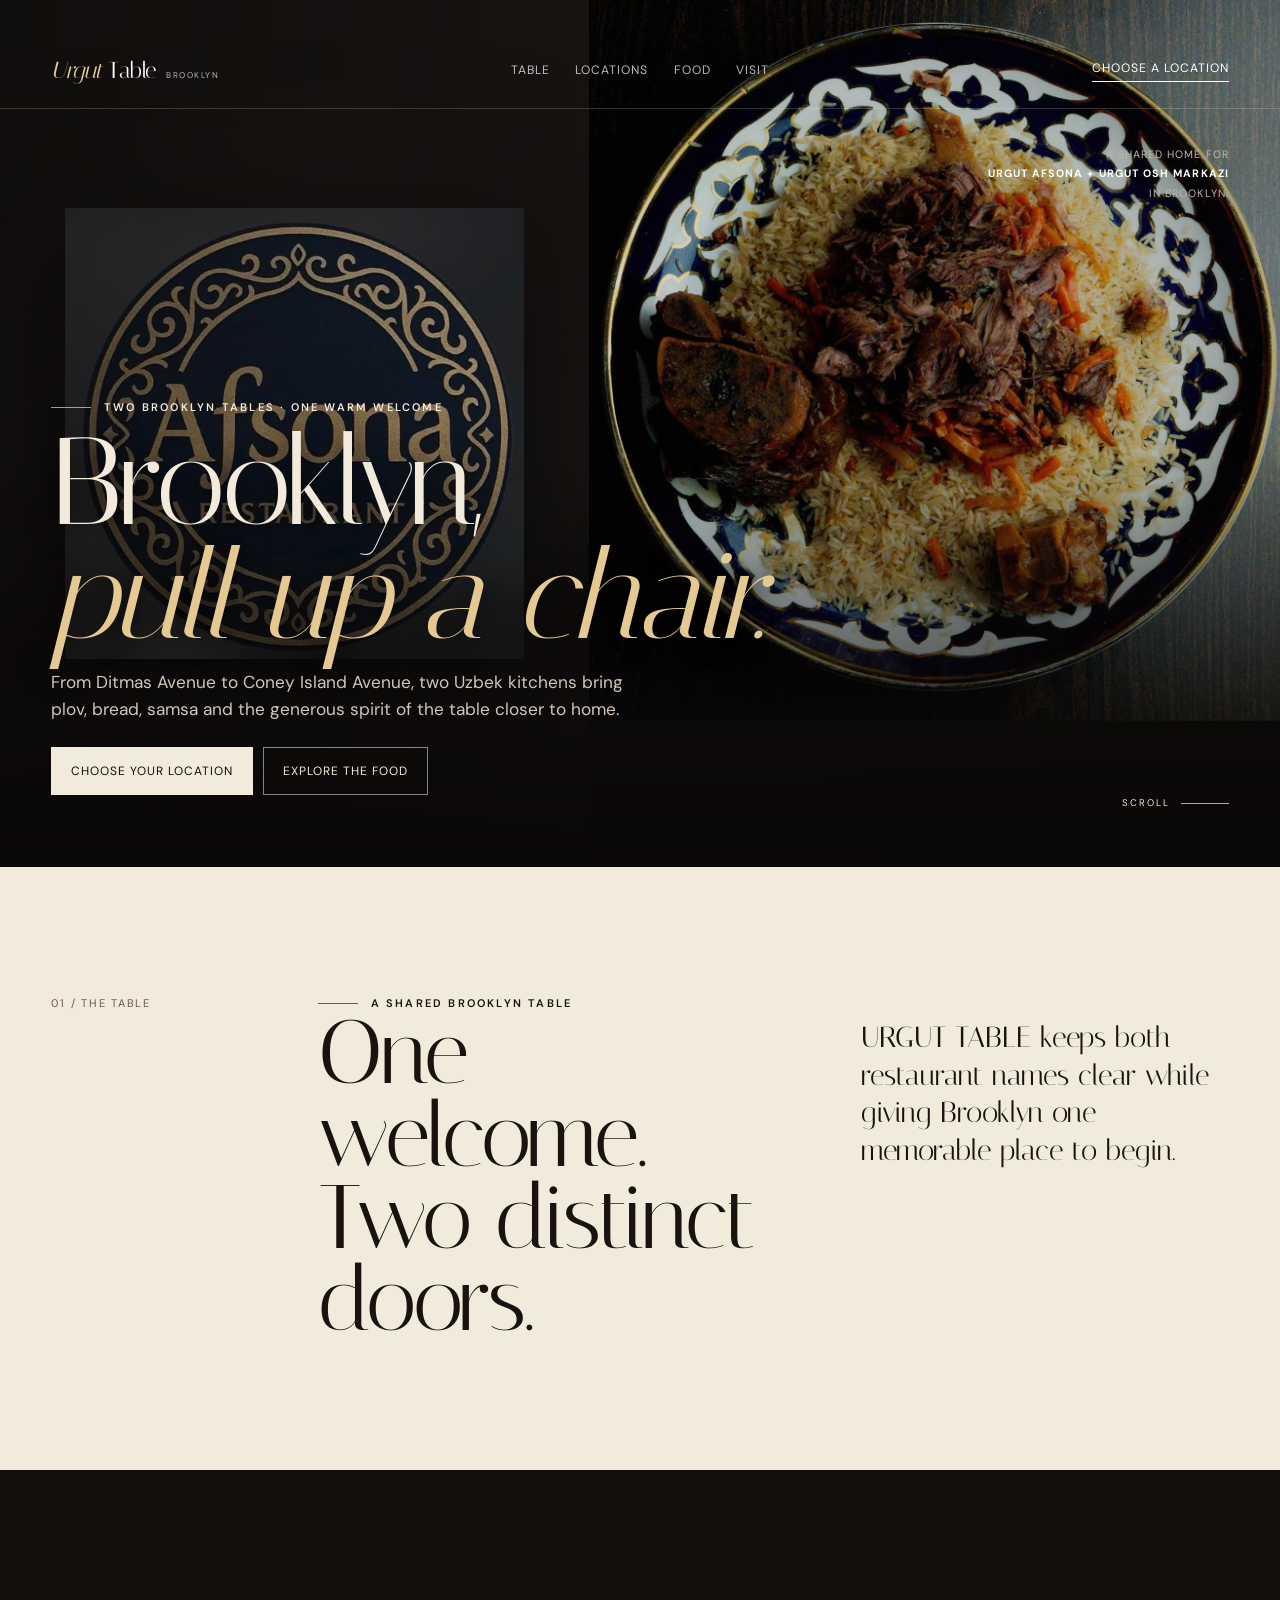
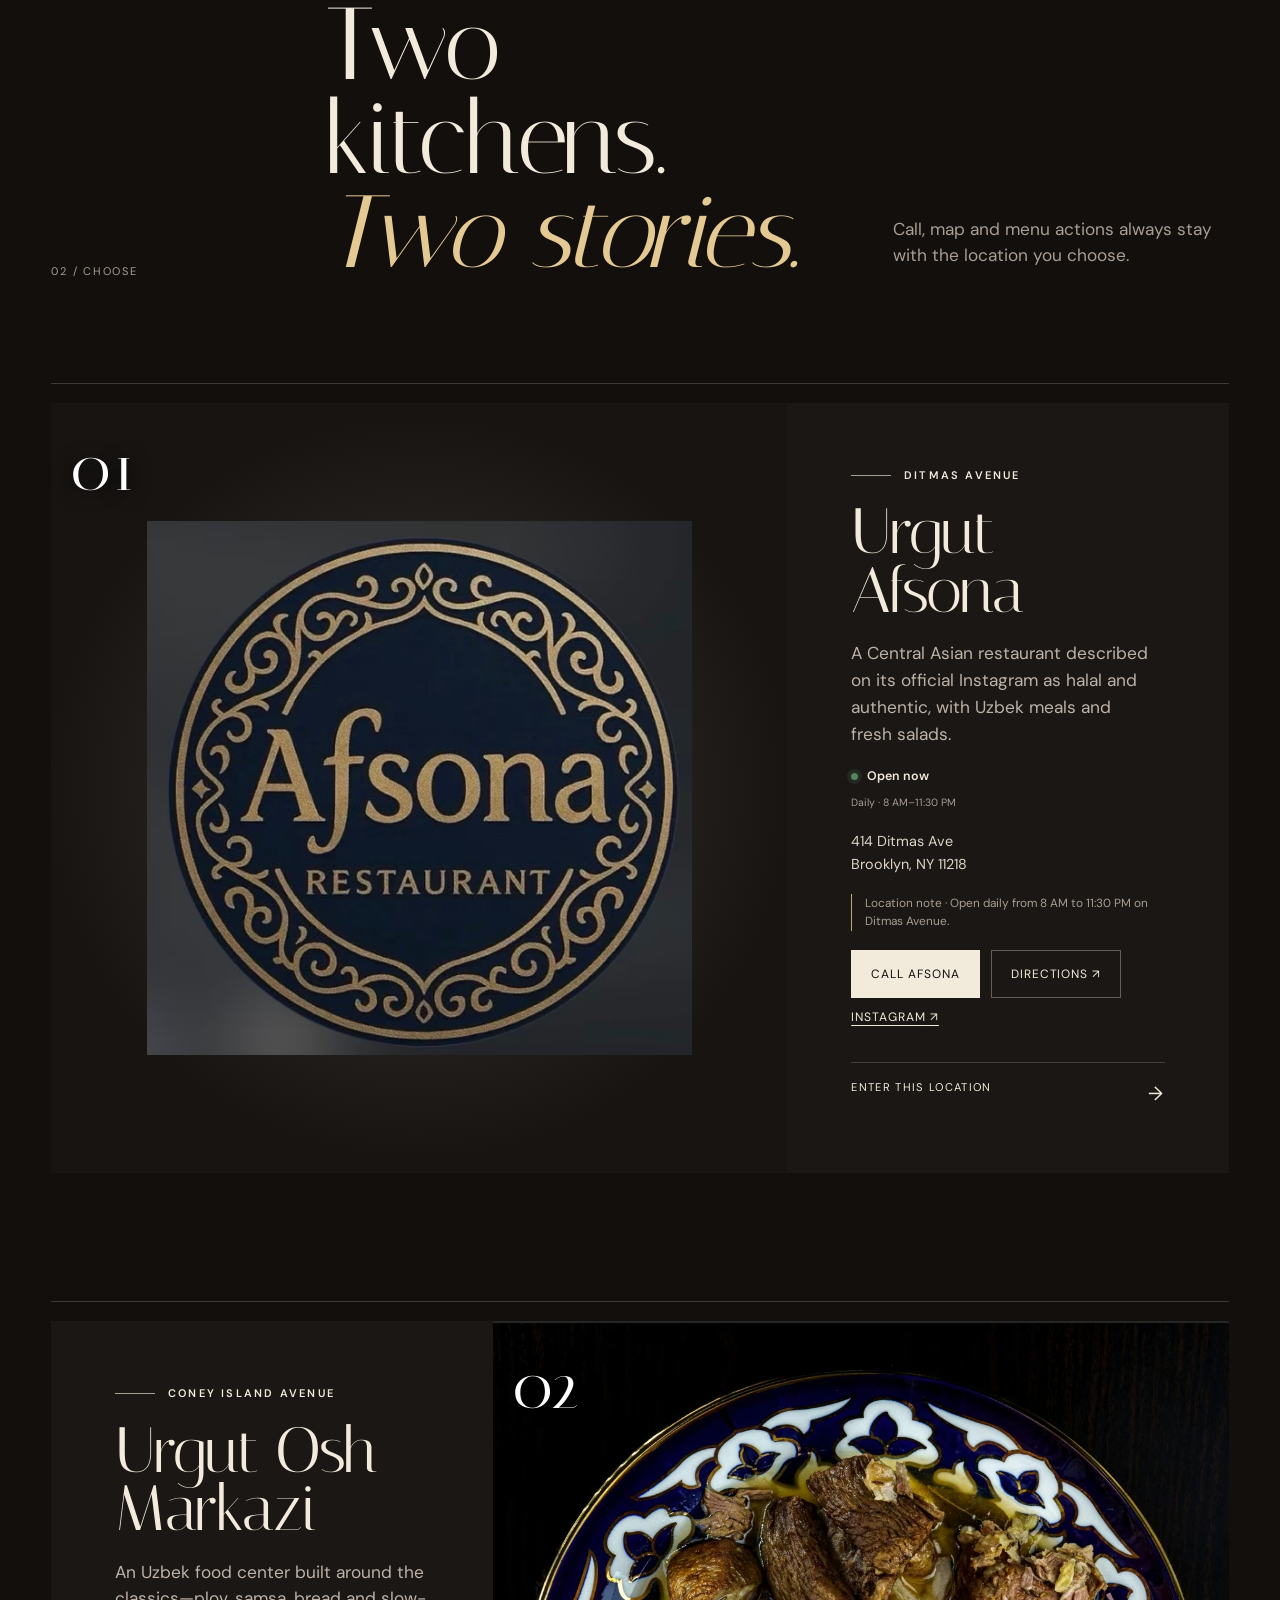
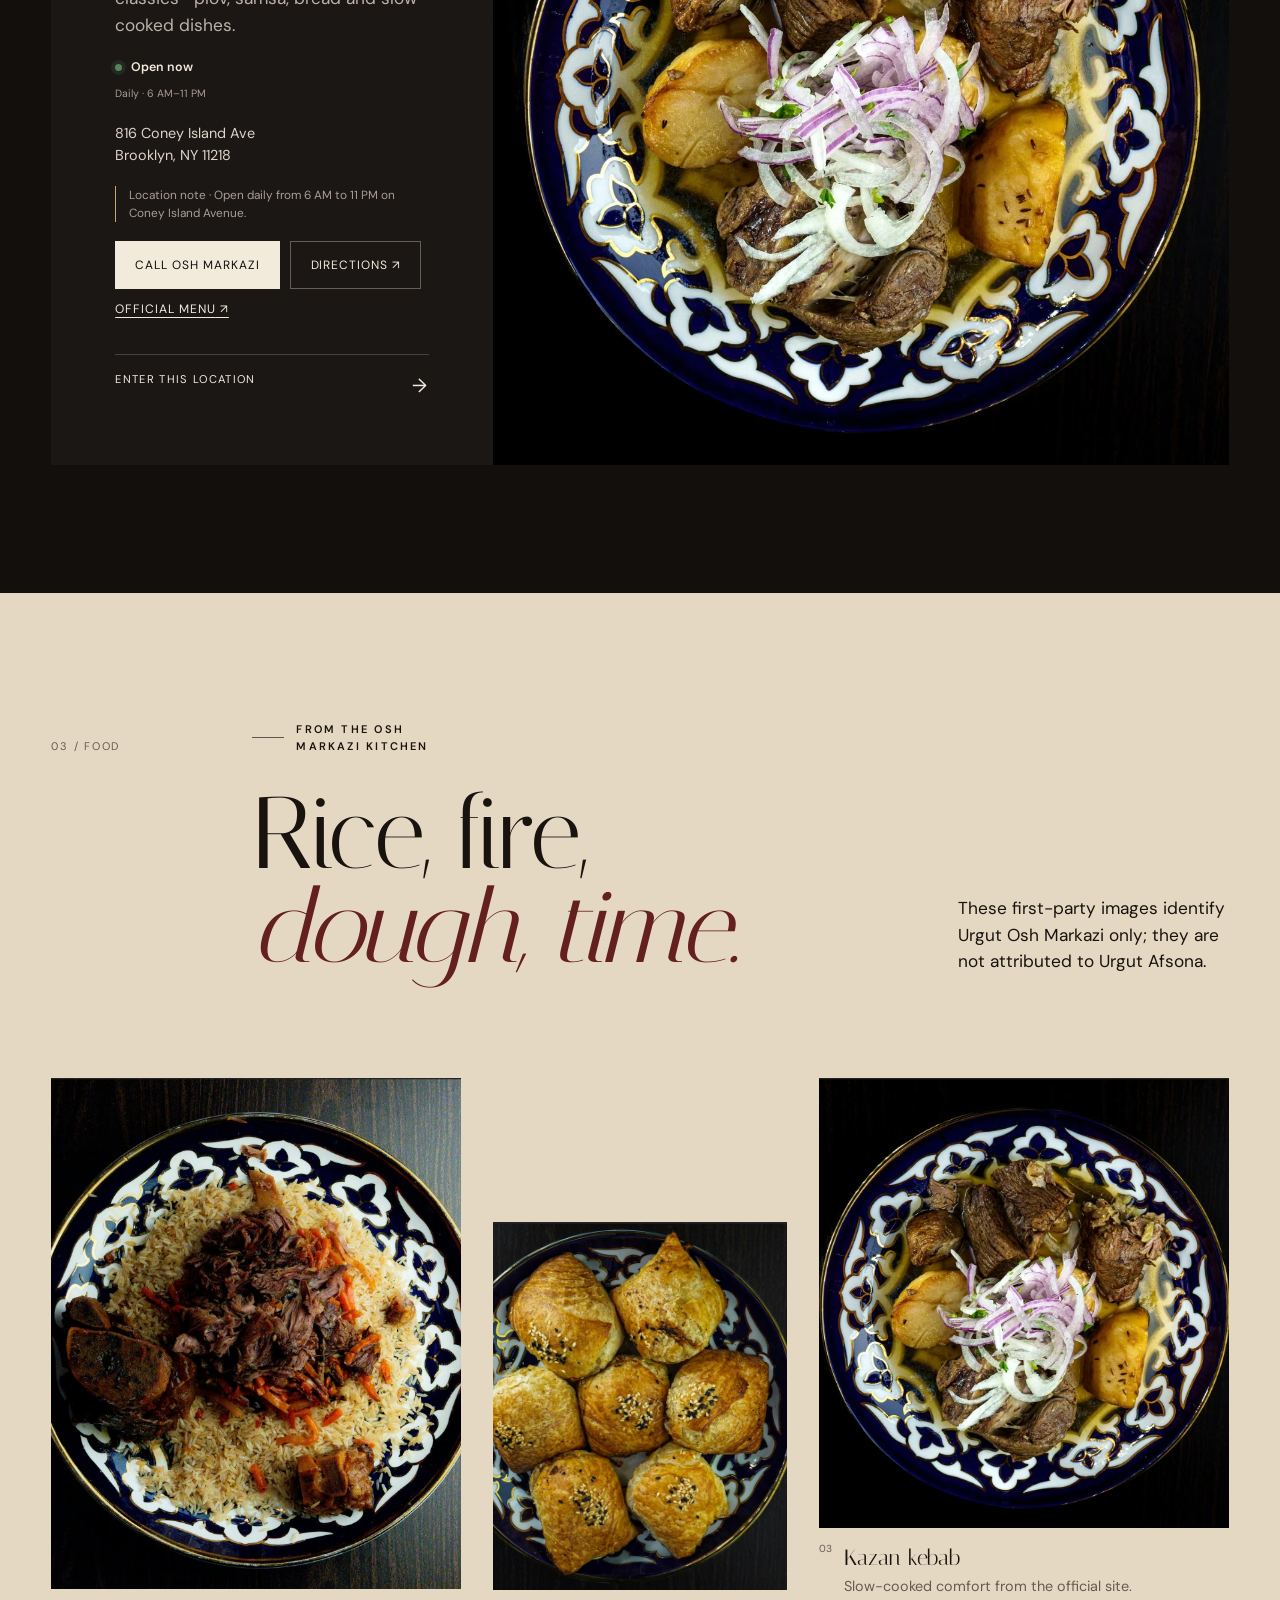
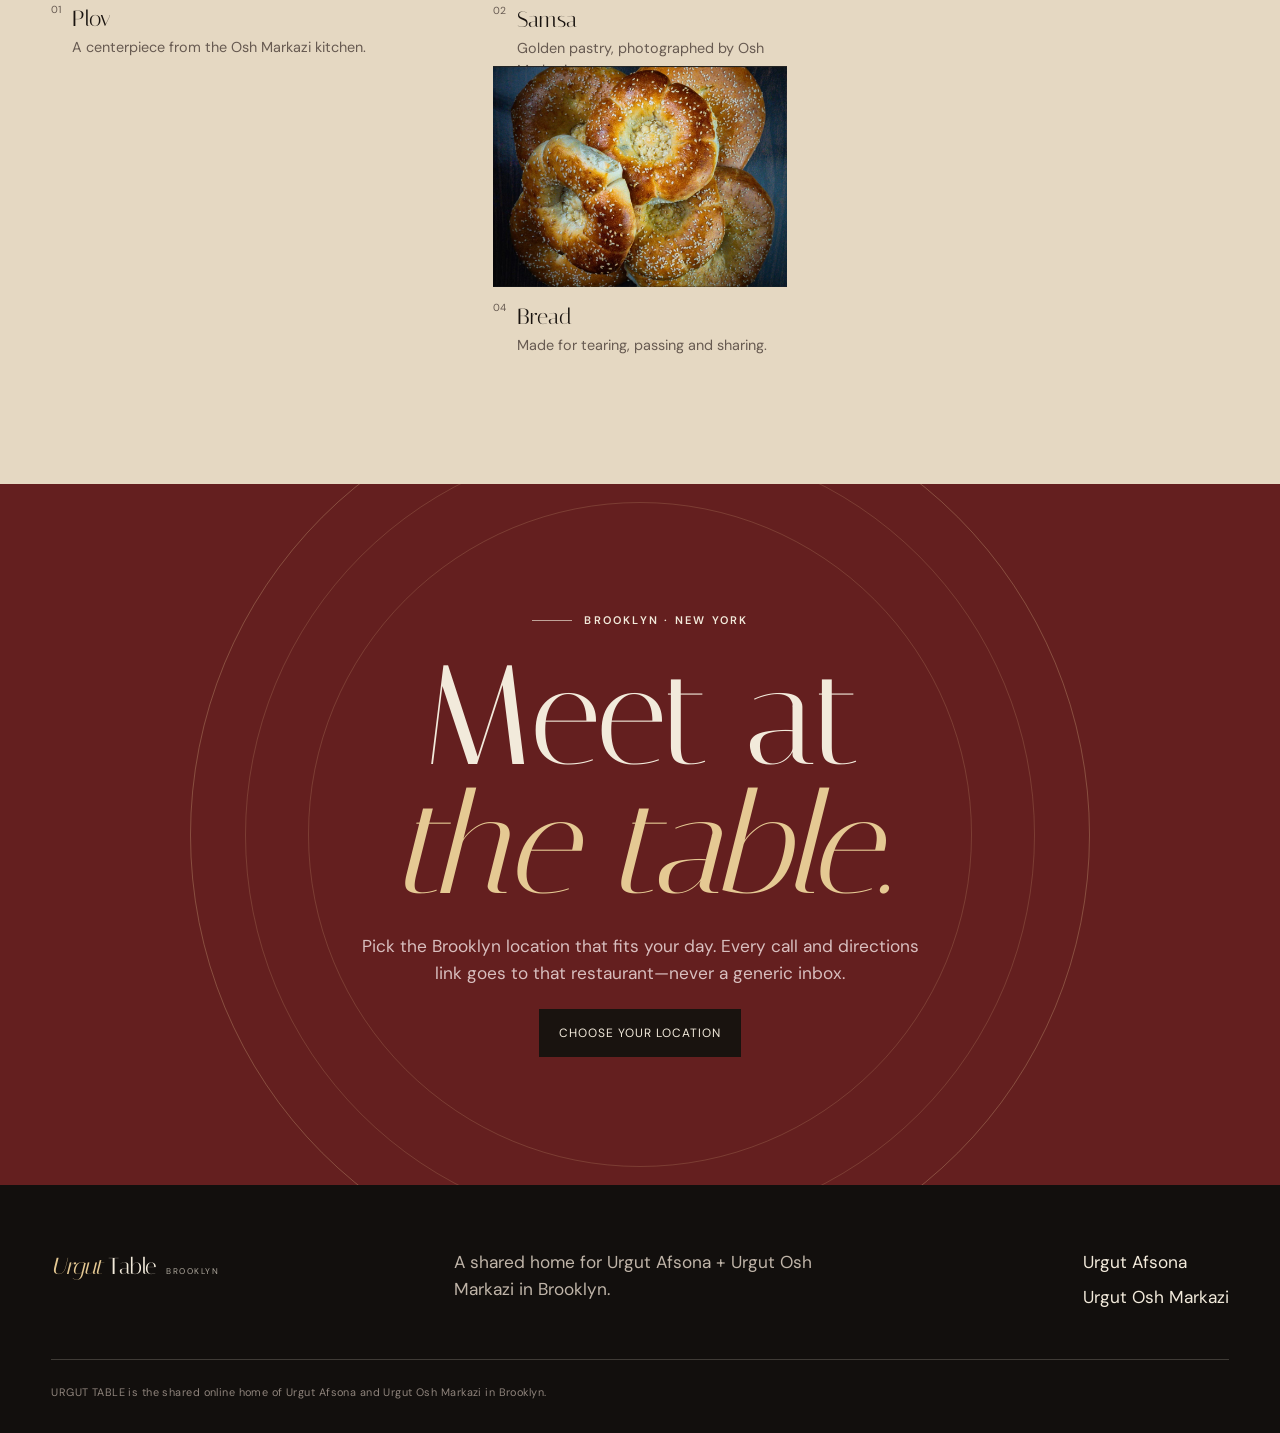
==== locations/afsona/index.html @ 3f561f86 "Publish approved immutable restaurant release" ====
<!doctype html>
<html lang="en">
  <head>
    <meta charset="UTF-8" />
    <meta name="viewport" content="width=device-width, initial-scale=1, viewport-fit=cover" />
    <meta name="theme-color" content="#120f0d" />
    <title>Urgut Afsona | URGUT TABLE Brooklyn</title>
    <meta name="description" content="Urgut Afsona at 414 Ditmas Ave, Brooklyn. Call, get directions and open verified official links." />
    <meta name="robots" content="index, follow" />
    <meta property="og:type" content="website" />
    <meta property="og:title" content="Urgut Afsona | URGUT TABLE Brooklyn" />
    <meta property="og:description" content="Urgut Afsona at 414 Ditmas Ave, Brooklyn. Call, get directions and open verified official links." />
    <meta property="og:url" content="https://urguteats.com/locations/afsona/" />
    <meta property="og:image" content="/media/afsona-mark.webp" />
    <link rel="canonical" href="https://urguteats.com/locations/afsona/" />
    <meta name="twitter:card" content="summary_large_image" />
    <link rel="icon" href="/favicon.svg" type="image/svg+xml" />
    <link rel="preconnect" href="https://fonts.googleapis.com" />
    <link rel="preconnect" href="https://fonts.gstatic.com" crossorigin />
    <link href="https://fonts.googleapis.com/css2?family=DM+Sans:wght@400;500;600&family=Italiana&display=swap" rel="stylesheet" />
    <script src="https://inkindscript.com/inkind.js" async></script>
    <script type="module" crossorigin src="/assets/index-3gFzYtn5.js"></script>
    <link rel="stylesheet" crossorigin href="/assets/index-DV0x2Sat.css">
  </head>
  <body>
    <div id="root"></div>
  </body>
</html>
---- assets/index-DV0x2Sat.css ----
:root{--ink:#19130f;--paper:#f2eadb;--paper-2:#e5d8c2;--night:#120f0d;--night-2:#1b1613;--gold:#c9a66b;--gold-bright:#e5c993;--wine:#641f1f;--muted:#675a51;--muted-on-dark:#a99e94;--line:#19130f2e;--line-dark:#f2eadb33;--display:"Italiana", "Iowan Old Style", Georgia, serif;--sans:"DM Sans", system-ui, -apple-system, sans-serif;--shell:1400px;--gutter:clamp(1rem, 4vw, 4.5rem);--ease:cubic-bezier(.2,.8,.2,1)}*,:before,:after{box-sizing:border-box}*{margin:0}html{scroll-behavior:smooth;background:var(--night)}body{background:var(--paper);min-width:320px;color:var(--ink);font-family:var(--sans);-webkit-font-smoothing:antialiased;font-size:clamp(.96rem,.92rem + .2vw,1.08rem);line-height:1.55;overflow-x:hidden}img,svg,video{max-width:100%;display:block}picture{display:block}picture img{object-fit:cover;width:100%;height:100%}a{color:inherit}button,input{font:inherit}.shell{width:min(calc(100% - var(--gutter)*2),var(--shell));margin-inline-start:auto;margin-inline-end:auto}.section{padding-block-start:clamp(5rem,10vw,10rem);padding-block-end:clamp(5rem,10vw,10rem);position:relative}h1,h2,h3{font-family:var(--display);letter-spacing:-.025em;text-wrap:balance;font-weight:400;line-height:.92}h2{font-size:clamp(3.1rem,8vw,8rem)}h2 em,h1 em{color:var(--wine);font-style:italic}p{text-wrap:pretty}.eyebrow{text-transform:uppercase;letter-spacing:.2em;align-items:center;gap:.8rem;font-size:.69rem;font-weight:600;display:flex}.eyebrow:before{content:"";opacity:.65;background:currentColor;width:2.5rem;height:1px}.section-number{letter-spacing:.16em;text-transform:uppercase;color:var(--muted);font-size:.69rem}.skip-link{z-index:999;background:var(--gold-bright);color:var(--night);padding:.7rem 1rem;position:fixed;top:0;left:1rem;translate:0 -120%}.skip-link:focus{translate:0}:focus-visible{outline:3px solid var(--gold-bright);outline-offset:4px;border-radius:2px}.review-ribbon{z-index:90;background:var(--wine);color:#fff2de;text-align:center;padding:.45rem var(--gutter);letter-spacing:.12em;text-transform:uppercase;font-size:.65rem;position:relative}.site-header{z-index:80;color:#fff;height:76px;padding-inline:var(--gutter);border-bottom:1px solid var(--line-dark);grid-template-columns:1fr auto 1fr;align-items:center;display:grid;position:absolute;top:33px;left:0;right:0}.wordmark{font-family:var(--display);letter-spacing:-.02em;align-items:baseline;gap:.32rem;font-size:1.45rem;text-decoration:none;display:inline-flex}.wordmark span{color:var(--gold-bright);font-style:italic}.wordmark small{font-family:var(--sans);letter-spacing:.18em;text-transform:uppercase;opacity:.7;margin-left:.35rem;font-size:.52rem}.site-header nav{gap:clamp(.8rem,2vw,2.3rem);display:flex}.site-header nav a,.header-pick{letter-spacing:.08em;text-transform:uppercase;font-size:.76rem;text-decoration:none}.site-header nav a{opacity:.72}.site-header nav a:hover,.site-header nav a[aria-current=page]{opacity:1}.header-pick{border-bottom:1px solid;justify-self:end;padding-bottom:.2rem}.actions{flex-wrap:wrap;align-items:center;gap:.65rem;display:flex}.button{border:1px solid var(--ink);background:var(--ink);min-height:48px;color:var(--paper);letter-spacing:.08em;text-transform:uppercase;transition:transform .25s var(--ease),background-color .25s;justify-content:center;align-items:center;padding:.75rem 1.2rem;font-size:.75rem;text-decoration:none;display:inline-flex}.button:hover{transform:translateY(-2px)}.button--line{color:var(--ink);background:0 0}.actions--light .button{background:var(--paper);color:var(--night);border-color:var(--paper)}.actions--light .button--line{color:var(--paper);background:0 0;border-color:#ffffff80}.text-link{text-transform:uppercase;letter-spacing:.08em;text-underline-offset:.25rem;font-size:.76rem}.footer{background:var(--night);color:var(--paper);padding:4rem 0 calc(2rem + env(safe-area-inset-bottom))}.footer__top{grid-template-columns:1fr 1fr 1fr;align-items:start;gap:2rem;display:grid}.footer__top>p{color:#bfb4a8;max-width:34ch}.footer nav{justify-self:end;gap:.5rem;display:grid}.footer nav a{text-decoration:none}.footer__legal{border-top:1px solid var(--line-dark);color:#8e837b;letter-spacing:.04em;margin-top:3rem;padding-top:1.5rem;font-size:.68rem}.mobile-switcher{display:none}.status{flex-wrap:wrap;align-items:center;gap:.55rem;font-size:.78rem;font-weight:600;display:flex}.status i{background:#998f86;border-radius:50%;width:7px;height:7px}.status[data-open=true] i{background:#53845c;box-shadow:0 0 0 4px #53845c29}.status[data-open=false] i{background:#a85248}.status small{color:#a99d94;width:100%;font-size:.66rem;font-weight:400}.fact-note,.source-note{color:var(--muted);border-left:1px solid var(--gold);padding-left:.8rem;font-size:.74rem}address{font-size:.9rem;font-style:normal}[data-reveal]{opacity:0;transition:opacity .8s var(--ease),transform .8s var(--ease);transform:translateY(32px)}[data-reveal][data-visible=true]{opacity:1;transform:none}@media (max-width:780px){.review-ribbon{letter-spacing:.08em;overflow-wrap:anywhere;padding-inline-start:.8rem;padding-inline-end:.8rem;font-size:.54rem;line-height:1.4}.site-header{justify-content:space-between;height:64px;display:flex;top:48px}.site-header nav,.header-pick{display:none}.wordmark{font-size:1.2rem}.wordmark small{display:none}.footer{padding-bottom:6rem}.footer__top{grid-template-columns:1fr}.footer nav{justify-self:start}.mobile-switcher{z-index:95;width:100vw;max-width:100vw;padding-bottom:env(safe-area-inset-bottom);background:var(--night);border-top:1px solid var(--line-dark);display:flex;position:fixed;bottom:0;left:0;overflow:hidden}.mobile-switcher a{width:50vw;min-width:0;max-width:50vw;min-height:58px;color:var(--paper);text-transform:uppercase;letter-spacing:.08em;flex:0 0 50vw;place-items:center;font-size:.62rem;text-decoration:none;display:grid;overflow:hidden}.mobile-switcher a+a{border-left:1px solid var(--line-dark)}}@media (prefers-reduced-motion:reduce){html{scroll-behavior:auto}*,:before,:after{transition-duration:.01ms!important;animation-duration:.01ms!important;animation-iteration-count:1!important}[data-reveal]{opacity:1;transform:none}}.hero{background:var(--night);height:max(720px,100svh - 33px);min-height:680px;color:var(--paper);grid-template-columns:46% 54%;display:grid;position:relative;overflow:hidden}.hero__afsona,.hero__osh{min-width:0;height:100%;overflow:hidden}.hero__afsona{background:radial-gradient(circle,#34302d 0,#181513 68%);place-items:center;display:grid}.hero__afsona picture{aspect-ratio:1.02;filter:drop-shadow(0 24px 80px #000);width:min(78%,620px);animation:medallion-in 1.3s var(--ease) both}.hero__afsona img{object-fit:contain}.hero__osh img{animation:12s ease-out both hero-drift;scale:1.08}.hero__shade{background:linear-gradient(90deg,#09070680 0,#09070624 45%,#0907064d),linear-gradient(#0000 52%,#090706eb);position:absolute;top:0;bottom:0;left:0;right:0}.hero__copy{z-index:2;left:var(--gutter);max-width:min(760px,72vw);position:absolute;bottom:clamp(3.5rem,8vh,7rem)}.hero__copy h1{text-shadow:0 2px 30px #000;margin:.55rem 0 1rem;font-size:clamp(4rem,9.7vw,10rem)}.hero__copy h1 em{color:var(--gold-bright)}.hero__copy>p:not(.eyebrow){color:#d1c6bb;max-width:49ch;margin-bottom:1.5rem}.hero__descriptor{z-index:2;right:var(--gutter);text-align:right;letter-spacing:.1em;text-transform:uppercase;color:#c0b6ab;font-size:.67rem;line-height:1.8;position:absolute;top:145px}.hero__descriptor strong{color:#fff}.hero__scroll{z-index:2;right:var(--gutter);text-transform:uppercase;letter-spacing:.2em;align-items:center;gap:.7rem;font-size:.6rem;display:flex;position:absolute;bottom:3.5rem}.hero__scroll i{background:var(--gold);width:48px;height:1px}@keyframes medallion-in{0%{opacity:0;rotate:-8deg;scale:.72}to{opacity:1;scale:1;rotate:0}}@keyframes hero-drift{0%{scale:1.15}to{scale:1.08}}.intro{grid-template-columns:.55fr 1.3fr 1fr;align-items:start;gap:clamp(2rem,5vw,6rem);display:grid}.intro h2{font-size:clamp(3.4rem,7vw,7.2rem)}.intro__lede{font-family:var(--display);padding-top:1.5rem;font-size:clamp(1.4rem,2.3vw,2.3rem);line-height:1.28}.locations{background:var(--night);color:var(--paper)}.locations .section-number,.location-card__copy .fact-note{color:var(--muted-on-dark)}.section-head{grid-template-columns:.5fr 1.2fr .8fr;align-items:end;gap:clamp(2rem,5vw,6rem);margin-bottom:clamp(4rem,8vw,8rem);display:grid}.section-head h2 em{color:var(--gold-bright)}.section-head>p:last-child{color:#a99e94;max-width:35ch;padding-bottom:.7rem}.location-list{gap:clamp(5rem,10vw,10rem);display:grid}.location-card{border-top:1px solid var(--line-dark);grid-template-columns:minmax(0,1.25fr) minmax(300px,.75fr);min-height:660px;padding-top:1.2rem;display:grid}.location-card:nth-child(2n){grid-template-columns:minmax(300px,.75fr) minmax(0,1.25fr)}.location-card:nth-child(2n) .location-card__visual{order:2}.location-card__visual{background:#24201e;min-height:560px;position:relative;overflow:hidden}.location-card__visual picture{height:100%}.location-card__visual img{transition:scale 1.2s var(--ease)}.location-card:hover .location-card__visual img{scale:1.025}.location-card--afsona .location-card__visual{background:radial-gradient(circle,#3b3531,#171412 70%);place-items:center;display:grid}.location-card--afsona .location-card__visual picture{aspect-ratio:1.02;width:min(74%,600px);height:auto}.location-card--afsona .location-card__visual img{object-fit:contain}.location-card__number{font-family:var(--display);color:#fff;text-shadow:0 2px 20px #000;font-size:4rem;position:absolute;top:1rem;left:1.2rem}.location-card__copy{background:#1a1714;flex-direction:column;justify-content:center;align-items:flex-start;gap:1.2rem;padding:clamp(2.5rem,5vw,6rem);display:flex}.location-card__copy h3{font-size:clamp(3.2rem,5vw,6rem)}.location-card__copy>p:not(.eyebrow):not(.fact-note){color:#bdb2a8;max-width:42ch}.location-card__copy address{color:#dfd4c8}.location-card__copy .status small{color:#a99d94}.location-card__copy .button{background:var(--paper);color:var(--night);border-color:var(--paper)}.location-card__copy .button--line{color:var(--paper);background:0 0;border-color:#665d56}.deep-link{border-top:1px solid var(--line-dark);text-transform:uppercase;letter-spacing:.12em;justify-content:space-between;width:100%;margin-top:1rem;padding-top:1rem;font-size:.7rem;text-decoration:none;display:flex}.deep-link span{font-size:1.2rem}.food{background:var(--paper-2);overflow:hidden}.food__heading{grid-template-columns:.5fr .7fr 1.2fr .8fr;align-items:end;gap:2rem;margin-bottom:clamp(4rem,8vw,8rem);display:grid}.food__heading h2{grid-column:2/4}.food__heading>p:last-child{max-width:35ch}.food-grid{grid-template-rows:auto auto;grid-template-columns:1fr .72fr 1fr;align-items:start;gap:clamp(1rem,2.5vw,2.5rem);display:grid}.food-frame{position:relative}.food-frame picture{aspect-ratio:4/5;background:#cdbfa9;overflow:hidden}.food-frame img{transition:scale 1s var(--ease)}.food-frame:hover img{scale:1.03}.food-frame figcaption{grid-template-columns:auto 1fr;gap:.05rem .7rem;padding-top:.8rem;display:grid}.food-frame figcaption span{color:var(--muted);grid-row:1/3;font-size:.64rem}.food-frame figcaption strong{font-family:var(--display);font-size:1.35rem;font-weight:400}.food-frame figcaption small{color:var(--muted)}.food-frame--2{margin-top:9rem}.food-frame--3 picture{aspect-ratio:1/1.1}.food-frame--4{grid-column:2/3;margin-top:-3rem}.food-frame--4 picture{aspect-ratio:4/3}.closing{background:var(--wine);min-height:75vh;color:var(--paper);place-items:center;display:grid;overflow:hidden}.closing__inner{text-align:center;z-index:2;justify-items:center;gap:1.4rem;display:grid;position:relative}.closing h2{font-size:clamp(4.5rem,11vw,11rem)}.closing h2 em{color:var(--gold-bright)}.closing__inner>p:not(.eyebrow){color:#d8bebe;max-width:48ch}.closing__ring{aspect-ratio:1;border:1px solid #e5c99347;border-radius:50%;width:min(80vw,900px);position:absolute}.closing__ring:before,.closing__ring:after{content:"";border:1px solid #e5c9932e;border-radius:50%;position:absolute}.closing__ring:before{top:6%;bottom:6%;left:6%;right:6%}.closing__ring:after{top:13%;bottom:13%;left:13%;right:13%}.location-hero{background:var(--night);min-height:calc(100svh - 33px);color:var(--paper);grid-template-columns:1.1fr .9fr;display:grid}.location-hero__image{background:#211d1a;place-items:center;min-height:620px;display:grid;overflow:hidden}.location-hero__image picture{width:100%;height:100%}.location-hero--afsona .location-hero__image{background:radial-gradient(circle,#3a3531,#171412 70%)}.location-hero--afsona .location-hero__image picture{aspect-ratio:1.02;width:min(72%,650px);height:auto}.location-hero--afsona .location-hero__image img{object-fit:contain}.location-hero__copy{padding:clamp(9rem,15vw,13rem) var(--gutter) 4rem;flex-direction:column;justify-content:center;align-items:flex-start;gap:1.3rem;display:flex}.location-hero__copy h1{font-size:clamp(4rem,7.8vw,9rem)}.location-hero__copy>p:not(.eyebrow){color:#c2b7ad;max-width:43ch}.location-detail{grid-template-columns:.5fr 1.5fr .7fr;align-items:start;gap:clamp(2rem,5vw,6rem);display:grid}.location-detail h2{margin-bottom:1.5rem;font-size:clamp(3rem,5vw,5.5rem)}.location-detail>div>p{max-width:56ch;margin-top:1rem}.location-detail .deep-link{color:var(--ink);border-color:var(--line)}.single-gallery{grid-template-columns:1.2fr .8fr .8fr;gap:1.2rem;padding-bottom:clamp(5rem,10vw,10rem);display:grid}.single-gallery picture{aspect-ratio:3/4;overflow:hidden}.single-gallery picture:first-child{aspect-ratio:4/5}@media (max-width:900px){.hero{grid-template-columns:1fr 1fr}.hero__copy{max-width:calc(100% - var(--gutter)*2)}.hero__descriptor,.hero__scroll{display:none}.intro,.section-head,.food__heading,.location-detail{grid-template-columns:1fr}.food__heading h2{grid-column:auto}.location-card,.location-card:nth-child(2n){grid-template-columns:1fr;min-height:0}.location-card:nth-child(2n) .location-card__visual{order:0}.location-card__visual{min-height:480px}.food-grid{grid-template-columns:1fr 1fr}.food-frame--2{margin-top:5rem}.food-frame--4{grid-column:auto;margin-top:0}.location-hero{grid-template-columns:1fr}.location-hero__image{min-height:55svh}.location-hero__copy{padding-top:5rem}.single-gallery{grid-template-columns:1fr 1fr}}@media (max-width:600px){.hero{grid-template-columns:1fr;height:calc(100svh - 48px);min-height:700px}.hero__afsona{z-index:1;border:1px solid #e5c99359;border-radius:50%;width:38vw;height:38vw;position:absolute;top:125px;left:1rem}.hero__afsona picture{opacity:1;width:100%;animation:none;scale:1}.hero__osh{position:absolute;top:0;bottom:0;left:0;right:0}.hero__osh img{animation:none;scale:1.08}.hero__copy{width:calc(100vw - 2rem);max-width:calc(100vw - 2rem);bottom:6.6rem;left:1rem;right:auto}.hero__copy h1{font-size:clamp(2.7rem,13vw,4.8rem)}.hero__copy .eyebrow{max-width:26ch}.hero__copy>p:not(.eyebrow){overflow-wrap:anywhere;width:100%;max-width:100%;font-size:.88rem}.hero__copy .actions .button{min-height:44px;padding:.65rem .8rem;font-size:.64rem}.intro__lede{padding-top:0}.location-card__visual{min-height:360px}.location-card__copy{padding:2rem 1.2rem}.location-card__copy h3{font-size:3.3rem}.location-card__copy .actions{align-items:stretch}.location-card__copy .button{flex:1}.food-grid{grid-template-columns:1fr}.food-frame--2{margin-top:0}.food-frame--4{grid-column:auto}.single-gallery{grid-template-columns:1fr}.single-gallery picture{aspect-ratio:4/3}.location-hero__image{min-height:48svh}.location-hero__copy{padding:3rem 1.2rem}.location-hero__copy h1{font-size:3.8rem}.closing{min-height:70vh}}
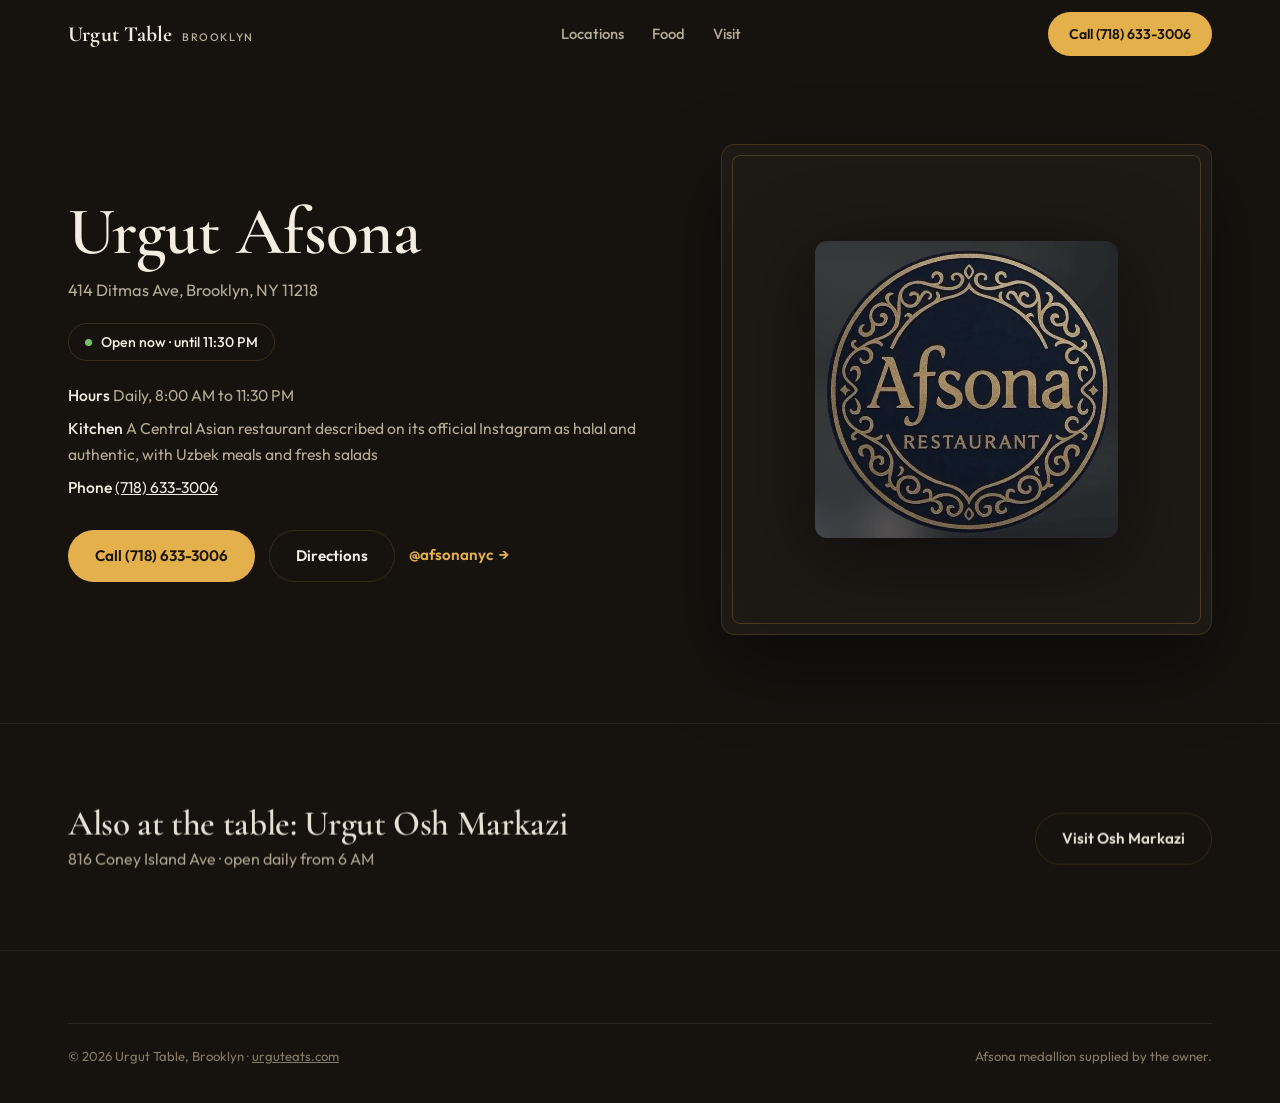
==== commit 48da67c9: "Rebuild urguteats.com: photo-first redesign with live media Static rebuild (no framework): hub page " ====
--- a/locations/afsona/index.html
+++ b/locations/afsona/index.html
@@ -3,26 +3,107 @@
   <head>
     <meta charset="UTF-8" />
     <meta name="viewport" content="width=device-width, initial-scale=1, viewport-fit=cover" />
-    <meta name="theme-color" content="#120f0d" />
+    <meta name="theme-color" content="#16130f" />
     <title>Urgut Afsona | URGUT TABLE Brooklyn</title>
-    <meta name="description" content="Urgut Afsona at 414 Ditmas Ave, Brooklyn. Call, get directions and open verified official links." />
+    <meta name="description" content="Urgut Afsona at 414 Ditmas Ave, Brooklyn. Halal Uzbek meals and fresh salads, daily 8 AM to 11:30 PM. Call, get directions or open the official Instagram." />
     <meta name="robots" content="index, follow" />
     <meta property="og:type" content="website" />
     <meta property="og:title" content="Urgut Afsona | URGUT TABLE Brooklyn" />
-    <meta property="og:description" content="Urgut Afsona at 414 Ditmas Ave, Brooklyn. Call, get directions and open verified official links." />
+    <meta property="og:description" content="Halal Uzbek meals and fresh salads at 414 Ditmas Ave, Brooklyn. Daily 8 AM to 11:30 PM." />
     <meta property="og:url" content="https://urguteats.com/locations/afsona/" />
-    <meta property="og:image" content="/media/afsona-mark.webp" />
+    <meta property="og:image" content="https://urguteats.com/media/afsona-mark.webp" />
+    <meta name="twitter:card" content="summary_large_image" />
     <link rel="canonical" href="https://urguteats.com/locations/afsona/" />
-    <meta name="twitter:card" content="summary_large_image" />
     <link rel="icon" href="/favicon.svg" type="image/svg+xml" />
     <link rel="preconnect" href="https://fonts.googleapis.com" />
     <link rel="preconnect" href="https://fonts.gstatic.com" crossorigin />
-    <link href="https://fonts.googleapis.com/css2?family=DM+Sans:wght@400;500;600&family=Italiana&display=swap" rel="stylesheet" />
-    <script src="https://inkindscript.com/inkind.js" async></script>
-    <script type="module" crossorigin src="/assets/index-3gFzYtn5.js"></script>
-    <link rel="stylesheet" crossorigin href="/assets/index-DV0x2Sat.css">
+    <link href="https://fonts.googleapis.com/css2?family=Cormorant+Garamond:ital,wght@0,600;0,700;1,600&family=Outfit:wght@400;500;600&display=swap" rel="stylesheet" />
+    <link rel="stylesheet" href="/assets/site.css" />
+    <script type="application/ld+json">
+    {
+      "@context": "https://schema.org",
+      "@type": "Restaurant",
+      "name": "Urgut Afsona",
+      "servesCuisine": "Uzbek",
+      "telephone": "+1-718-633-3006",
+      "url": "https://urguteats.com/locations/afsona/",
+      "sameAs": ["https://www.instagram.com/afsonanyc/"],
+      "address": {
+        "@type": "PostalAddress",
+        "streetAddress": "414 Ditmas Ave",
+        "addressLocality": "Brooklyn",
+        "addressRegion": "NY",
+        "postalCode": "11218",
+        "addressCountry": "US"
+      },
+      "openingHoursSpecification": [{
+        "@type": "OpeningHoursSpecification",
+        "dayOfWeek": ["Monday","Tuesday","Wednesday","Thursday","Friday","Saturday","Sunday"],
+        "opens": "08:00",
+        "closes": "23:30"
+      }]
+    }
+    </script>
   </head>
   <body>
-    <div id="root"></div>
+    <header class="site-head">
+      <div class="shell site-head__row">
+        <a class="brand" href="/">Urgut Table <small>Brooklyn</small></a>
+        <nav aria-label="Site">
+          <a href="/#locations">Locations</a>
+          <a href="/#food">Food</a>
+          <a href="/#visit">Visit</a>
+        </nav>
+        <a class="btn btn--gold btn--small" href="tel:+17186333006">Call (718) 633-3006</a>
+      </div>
+    </header>
+
+    <main>
+      <section class="loc-hero">
+        <div class="shell loc-hero__grid">
+          <div data-hero-copy>
+            <h1>Urgut Afsona</h1>
+            <p class="loc-hero__street">414 Ditmas Ave, Brooklyn, NY 11218</p>
+            <p class="status" data-open="480" data-close="1410" data-until="11:30 PM" data-from="8 AM"><i aria-hidden="true"></i><span>Daily · 8 AM to 11:30 PM</span></p>
+            <div class="loc-hero__facts">
+              <p><strong>Hours</strong> Daily, 8:00 AM to 11:30 PM</p>
+              <p><strong>Kitchen</strong> A Central Asian restaurant described on its official Instagram as halal and authentic, with Uzbek meals and fresh salads</p>
+              <p><strong>Phone</strong> <a href="tel:+17186333006">(718) 633-3006</a></p>
+            </div>
+            <div class="loc-row__actions">
+              <a class="btn btn--gold" href="tel:+17186333006">Call (718) 633-3006</a>
+              <a class="btn btn--line" href="https://www.google.com/maps/search/?api=1&amp;query=Urgut%20Afsona%2C%20414%20Ditmas%20Ave%2C%20Brooklyn%2C%20NY%2011218" target="_blank" rel="noopener">Directions</a>
+              <a class="text-link" href="https://www.instagram.com/afsonanyc/" target="_blank" rel="noopener">@afsonanyc<span aria-hidden="true">&rarr;</span></a>
+            </div>
+          </div>
+          <div class="frame frame--mark" data-hero-frame style="aspect-ratio: 1 / 1; display: grid; place-items: center;">
+            <img src="/media/afsona-mark.webp" alt="Urgut Afsona gold medallion mark, supplied by the owner" width="600" height="588" style="width: min(62%, 320px); height: auto; object-fit: contain; aspect-ratio: auto; border-radius: 12px; filter: drop-shadow(0 18px 40px rgba(0,0,0,.5));" />
+          </div>
+        </div>
+      </section>
+
+      <section class="crossband">
+        <div class="shell crossband__row" data-reveal>
+          <div>
+            <h2>Also at the table: Urgut Osh Markazi</h2>
+            <p>816 Coney Island Ave · open daily from 6 AM</p>
+          </div>
+          <a class="btn btn--line" href="/locations/osh-markazi/">Visit Osh Markazi</a>
+        </div>
+      </section>
+    </main>
+
+    <footer class="site-foot">
+      <div class="shell">
+        <div class="site-foot__meta">
+          <p>&copy; 2026 Urgut Table, Brooklyn · <a href="/" style="color: inherit;">urguteats.com</a></p>
+          <p>Afsona medallion supplied by the owner.</p>
+        </div>
+      </div>
+    </footer>
+
+    <script src="/assets/vendor/gsap.min.js" defer></script>
+    <script src="/assets/vendor/ScrollTrigger.min.js" defer></script>
+    <script src="/assets/site.js" defer></script>
   </body>
 </html>
--- a/assets/site.css
+++ b/assets/site.css
@@ -0,0 +1,464 @@
+/* URGUT TABLE · urguteats.com
+   Dark heritage-photographic language. One accent: saffron gold (both restaurant
+   marks are gold). Shape rule: surfaces and images 14px, interactive pills. */
+
+:root {
+  --ink: #16130f;
+  --ink-2: #1d1915;
+  --ink-3: #241f18;
+  --line: rgba(227, 176, 75, 0.16);
+  --line-soft: rgba(243, 237, 226, 0.08);
+  --text: #f3ede2;
+  --text-dim: #b6ab96;
+  --gold: #e3b04b;
+  --gold-deep: #8a6a2d;
+  --radius: 14px;
+  --shell: 1240px;
+  --font-display: "Cormorant Garamond", "Times New Roman", serif;
+  --font-body: "Outfit", "Avenir Next", "Helvetica Neue", sans-serif;
+  --ease-out: cubic-bezier(0.16, 1, 0.3, 1);
+}
+
+* { margin: 0; padding: 0; box-sizing: border-box; }
+
+html { scroll-behavior: smooth; }
+@media (prefers-reduced-motion: reduce) { html { scroll-behavior: auto; } }
+
+body {
+  background: var(--ink);
+  color: var(--text);
+  font-family: var(--font-body);
+  font-size: 1rem;
+  line-height: 1.6;
+  -webkit-font-smoothing: antialiased;
+  overflow-x: clip;
+}
+
+img, video { display: block; max-width: 100%; }
+
+a { color: inherit; }
+
+.shell { max-width: var(--shell); margin-inline: auto; padding-inline: clamp(20px, 4vw, 48px); }
+
+h1, h2, h3 {
+  font-family: var(--font-display);
+  font-weight: 600;
+  line-height: 1.04;
+  letter-spacing: -0.01em;
+  text-wrap: balance;
+}
+
+::selection { background: rgba(227, 176, 75, 0.28); }
+
+:focus-visible {
+  outline: 2px solid var(--gold);
+  outline-offset: 3px;
+  border-radius: 4px;
+}
+
+/* ---------- header ---------- */
+
+.site-head {
+  position: fixed;
+  inset: 0 0 auto 0;
+  z-index: 40;
+  transition: background 0.35s var(--ease-out), border-color 0.35s var(--ease-out);
+  border-bottom: 1px solid transparent;
+}
+.site-head.scrolled {
+  background: rgba(22, 19, 15, 0.82);
+  -webkit-backdrop-filter: blur(14px);
+  backdrop-filter: blur(14px);
+  border-bottom-color: var(--line-soft);
+}
+.site-head__row {
+  display: flex;
+  align-items: center;
+  justify-content: space-between;
+  gap: 24px;
+  height: 68px;
+}
+.brand {
+  font-family: var(--font-display);
+  font-size: 1.35rem;
+  font-weight: 700;
+  text-decoration: none;
+  letter-spacing: 0.01em;
+  display: flex;
+  align-items: baseline;
+  gap: 10px;
+  white-space: nowrap;
+}
+.brand small {
+  font-family: var(--font-body);
+  font-size: 0.68rem;
+  font-weight: 500;
+  letter-spacing: 0.14em;
+  text-transform: uppercase;
+  color: var(--text-dim);
+}
+.site-head nav {
+  display: flex;
+  gap: 28px;
+  font-size: 0.92rem;
+  font-weight: 500;
+}
+.site-head nav a {
+  text-decoration: none;
+  color: var(--text-dim);
+  transition: color 0.2s;
+}
+.site-head nav a:hover { color: var(--text); }
+
+/* ---------- buttons ---------- */
+
+.btn {
+  display: inline-flex;
+  align-items: center;
+  justify-content: center;
+  gap: 8px;
+  white-space: nowrap;
+  border-radius: 999px;
+  padding: 13px 26px;
+  font-family: var(--font-body);
+  font-size: 0.95rem;
+  font-weight: 600;
+  text-decoration: none;
+  cursor: pointer;
+  border: 1px solid transparent;
+  transition: transform 0.18s var(--ease-out), background 0.2s, border-color 0.2s, color 0.2s;
+}
+.btn:active { transform: scale(0.97); }
+.btn--gold { background: var(--gold); color: #191307; }
+.btn--gold:hover { background: #edc06a; }
+.btn--line { border-color: var(--line); color: var(--text); background: transparent; }
+.btn--line:hover { border-color: var(--gold); color: var(--gold); }
+.btn--small { padding: 10px 20px; font-size: 0.88rem; }
+.btn svg { flex: none; }
+
+.text-link {
+  display: inline-flex;
+  align-items: center;
+  gap: 6px;
+  color: var(--gold);
+  font-weight: 600;
+  font-size: 0.95rem;
+  text-decoration: none;
+  border-bottom: 1px solid transparent;
+  transition: border-color 0.2s;
+}
+.text-link:hover { border-bottom-color: var(--gold); }
+
+/* ---------- hero ---------- */
+
+.hero {
+  min-height: 100dvh;
+  display: grid;
+  align-items: center;
+  padding-top: 92px;
+  padding-bottom: 48px;
+}
+.hero__grid {
+  display: grid;
+  grid-template-columns: minmax(0, 6fr) minmax(0, 5fr);
+  gap: clamp(32px, 5vw, 72px);
+  align-items: center;
+}
+.hero h1 {
+  font-size: clamp(2.6rem, 6vw, 4.6rem);
+  margin-bottom: 22px;
+}
+.hero h1 em { font-style: italic; color: var(--gold); }
+.hero__sub {
+  color: var(--text-dim);
+  max-width: 46ch;
+  margin-bottom: 34px;
+  font-size: 1.06rem;
+}
+.hero__cta { display: flex; flex-wrap: wrap; gap: 14px; }
+
+.frame {
+  position: relative;
+  border-radius: var(--radius);
+  overflow: hidden;
+  border: 1px solid var(--line);
+  background: var(--ink-2);
+  box-shadow: 0 30px 80px rgba(0, 0, 0, 0.45);
+}
+.frame::after {
+  content: "";
+  position: absolute;
+  inset: 10px;
+  border: 1px solid rgba(227, 176, 75, 0.22);
+  border-radius: calc(var(--radius) - 6px);
+  pointer-events: none;
+}
+.frame img, .frame video {
+  width: 100%;
+  height: 100%;
+  object-fit: cover;
+  aspect-ratio: 1 / 1;
+}
+.hero .frame { max-width: 560px; justify-self: end; width: 100%; }
+
+/* ---------- section scaffolding ---------- */
+
+.section { padding-block: clamp(72px, 10vw, 128px); }
+.section__head { max-width: 640px; margin-bottom: clamp(36px, 5vw, 64px); }
+.section__head h2 { font-size: clamp(2rem, 4.4vw, 3.2rem); margin-bottom: 14px; }
+.section__head p { color: var(--text-dim); }
+
+/* ---------- locations ---------- */
+
+.loc-row {
+  display: grid;
+  grid-template-columns: minmax(0, 5fr) minmax(0, 7fr);
+  gap: clamp(24px, 4vw, 56px);
+  align-items: center;
+  padding-block: clamp(36px, 5vw, 56px);
+}
+.loc-row + .loc-row { border-top: 1px solid var(--line-soft); }
+.loc-row--flip { grid-template-columns: minmax(0, 7fr) minmax(0, 5fr); }
+.loc-row--flip .loc-row__media { order: 2; }
+.loc-row__media .frame img, .loc-row__media .frame video { aspect-ratio: 4 / 3; }
+.loc-row__media .frame--mark {
+  display: grid;
+  place-items: center;
+  aspect-ratio: 4 / 3;
+  background:
+    radial-gradient(120% 90% at 50% 0%, rgba(227, 176, 75, 0.1), transparent 60%),
+    var(--ink-2);
+}
+.loc-row__media .frame--mark img {
+  width: min(58%, 260px);
+  height: auto;
+  aspect-ratio: auto;
+  object-fit: contain;
+  border-radius: 12px;
+  filter: drop-shadow(0 18px 40px rgba(0, 0, 0, 0.5));
+}
+.loc-row h3 {
+  font-size: clamp(1.9rem, 3.4vw, 2.7rem);
+  margin-bottom: 6px;
+}
+.loc-row__street {
+  color: var(--text-dim);
+  font-size: 0.98rem;
+  margin-bottom: 18px;
+}
+.status {
+  display: inline-flex;
+  align-items: center;
+  gap: 9px;
+  font-size: 0.88rem;
+  font-weight: 500;
+  border: 1px solid var(--line-soft);
+  border-radius: 999px;
+  padding: 7px 16px;
+  margin-bottom: 22px;
+  color: var(--text-dim);
+}
+.status i {
+  width: 7px;
+  height: 7px;
+  border-radius: 50%;
+  background: #7f7668;
+}
+.status.open { color: var(--text); border-color: var(--line); }
+.status.open i { background: #79c06b; }
+.loc-row__facts {
+  display: grid;
+  gap: 6px;
+  margin-bottom: 26px;
+  color: var(--text-dim);
+  font-size: 0.95rem;
+}
+.loc-row__facts strong { color: var(--text); font-weight: 500; }
+.loc-row__actions { display: flex; flex-wrap: wrap; align-items: center; gap: 14px; }
+
+/* ---------- food bento ---------- */
+
+.bento {
+  display: grid;
+  grid-template-columns: repeat(12, 1fr);
+  gap: clamp(12px, 1.6vw, 20px);
+}
+.bento__cell {
+  border-radius: var(--radius);
+  overflow: hidden;
+  border: 1px solid var(--line-soft);
+  background: var(--ink-2);
+  display: flex;
+  flex-direction: column;
+}
+.bento__cell figure { flex: 1; overflow: hidden; margin: 0; }
+.bento__cell img, .bento__cell video {
+  width: 100%;
+  height: 100%;
+  object-fit: cover;
+  transition: transform 0.8s var(--ease-out);
+}
+.bento__cell:hover img, .bento__cell:hover video { transform: scale(1.035); }
+.bento__cell figcaption {
+  padding: 12px 16px;
+  font-size: 0.85rem;
+  font-weight: 500;
+  letter-spacing: 0.02em;
+  color: var(--text-dim);
+  border-top: 1px solid var(--line-soft);
+}
+.bento__cell--w7 { grid-column: span 7; }
+.bento__cell--w5 { grid-column: span 5; }
+.bento__cell--w6 { grid-column: span 6; }
+.bento__cell--w7 figure, .bento__cell--w6 figure { aspect-ratio: 3 / 2; }
+.bento__cell--w5 figure { aspect-ratio: 1 / 1.04; }
+.food__note {
+  margin-top: 28px;
+  display: flex;
+  flex-wrap: wrap;
+  align-items: center;
+  justify-content: space-between;
+  gap: 16px;
+  color: var(--text-dim);
+  font-size: 0.92rem;
+}
+
+/* ---------- heritage ---------- */
+
+.heritage {
+  position: relative;
+  overflow: hidden;
+  min-height: 72vh;
+  display: grid;
+  align-items: end;
+}
+.heritage__bg {
+  position: absolute;
+  inset: -18% 0;
+  z-index: 0;
+}
+.heritage__bg img {
+  width: 100%;
+  height: 100%;
+  object-fit: cover;
+  filter: saturate(0.68) brightness(0.82);
+}
+.heritage::before {
+  content: "";
+  position: absolute;
+  inset: 0;
+  z-index: 1;
+  background:
+    radial-gradient(90% 120% at 22% 60%, rgba(22, 19, 15, 0.82) 0%, rgba(22, 19, 15, 0.45) 45%, rgba(22, 19, 15, 0.12) 75%),
+    linear-gradient(180deg, var(--ink) 0%, rgba(22, 19, 15, 0.25) 30%, rgba(22, 19, 15, 0.35) 65%, var(--ink) 100%);
+}
+.heritage__copy {
+  position: relative;
+  z-index: 2;
+  padding-block: clamp(80px, 12vw, 150px);
+  max-width: 620px;
+}
+.heritage__copy p { text-shadow: 0 1px 18px rgba(0, 0, 0, 0.65); }
+.heritage__copy h2 { text-shadow: 0 2px 24px rgba(0, 0, 0, 0.6); }
+.heritage__copy h2 { font-size: clamp(2.1rem, 4.6vw, 3.4rem); margin-bottom: 16px; }
+.heritage__copy p { color: #d8cfbd; font-size: 1.05rem; text-wrap: pretty; }
+
+/* ---------- location page ---------- */
+
+.loc-hero { padding-top: clamp(120px, 16vh, 170px); padding-bottom: clamp(48px, 7vw, 88px); }
+.loc-hero__grid {
+  display: grid;
+  grid-template-columns: minmax(0, 6fr) minmax(0, 5fr);
+  gap: clamp(32px, 5vw, 72px);
+  align-items: center;
+}
+.loc-hero h1 { font-size: clamp(2.5rem, 5.6vw, 4.2rem); margin-bottom: 10px; }
+.loc-hero__street { color: var(--text-dim); font-size: 1.02rem; margin-bottom: 20px; }
+.loc-hero__facts {
+  display: grid;
+  gap: 8px;
+  margin-bottom: 30px;
+  color: var(--text-dim);
+  font-size: 0.98rem;
+}
+.loc-hero__facts strong { color: var(--text); font-weight: 500; }
+.loc-hero__facts a { color: var(--text); }
+.crossband {
+  border-top: 1px solid var(--line-soft);
+  padding-block: clamp(48px, 7vw, 80px);
+}
+.crossband__row {
+  display: flex;
+  flex-wrap: wrap;
+  align-items: center;
+  justify-content: space-between;
+  gap: 18px;
+}
+.crossband h2 { font-size: clamp(1.6rem, 3vw, 2.2rem); }
+.crossband p { color: var(--text-dim); margin-top: 4px; }
+
+/* ---------- footer ---------- */
+
+.site-foot { border-top: 1px solid var(--line-soft); padding-block: clamp(48px, 7vw, 72px) 36px; }
+.site-foot__grid {
+  display: grid;
+  grid-template-columns: 1.2fr 1fr 1fr;
+  gap: clamp(28px, 4vw, 56px);
+  margin-bottom: 44px;
+}
+.site-foot h4 {
+  font-family: var(--font-display);
+  font-size: 1.3rem;
+  font-weight: 600;
+  margin-bottom: 12px;
+}
+.site-foot__brandline { color: var(--text-dim); font-size: 0.95rem; max-width: 30ch; }
+.site-foot address {
+  font-style: normal;
+  color: var(--text-dim);
+  font-size: 0.92rem;
+  display: grid;
+  gap: 5px;
+}
+.site-foot address a { color: var(--text-dim); text-decoration: none; transition: color 0.2s; }
+.site-foot address a:hover { color: var(--gold); }
+.site-foot__meta {
+  border-top: 1px solid var(--line-soft);
+  padding-top: 22px;
+  display: flex;
+  flex-wrap: wrap;
+  justify-content: space-between;
+  gap: 10px;
+  color: #857b68;
+  font-size: 0.82rem;
+}
+
+/* ---------- reveal defaults (JS enhances) ---------- */
+
+[data-reveal] { will-change: transform, opacity; }
+
+/* ---------- responsive ---------- */
+
+@media (max-width: 960px) {
+  .site-head nav { display: none; }
+  .hero__grid, .loc-hero__grid { grid-template-columns: 1fr; }
+  .hero .frame { justify-self: stretch; max-width: none; }
+  .hero { padding-top: 108px; }
+  .loc-row, .loc-row--flip { grid-template-columns: 1fr; }
+  .loc-row--flip .loc-row__media { order: 0; }
+  .site-foot__grid { grid-template-columns: 1fr; }
+}
+
+@media (max-width: 720px) {
+  .bento { grid-template-columns: 1fr 1fr; }
+  .bento__cell--w7, .bento__cell--w5 { grid-column: span 2; }
+  .bento__cell--w5 figure { aspect-ratio: 4 / 3; }
+  .bento__cell--w6 { grid-column: span 1; }
+  .bento__cell--w6 figure { aspect-ratio: 1 / 1.1; }
+  .hero__cta .btn { flex: 1 1 auto; }
+}
+
+@media (prefers-reduced-motion: reduce) {
+  .bento__cell img, .bento__cell video { transition: none; }
+  .btn { transition: none; }
+}
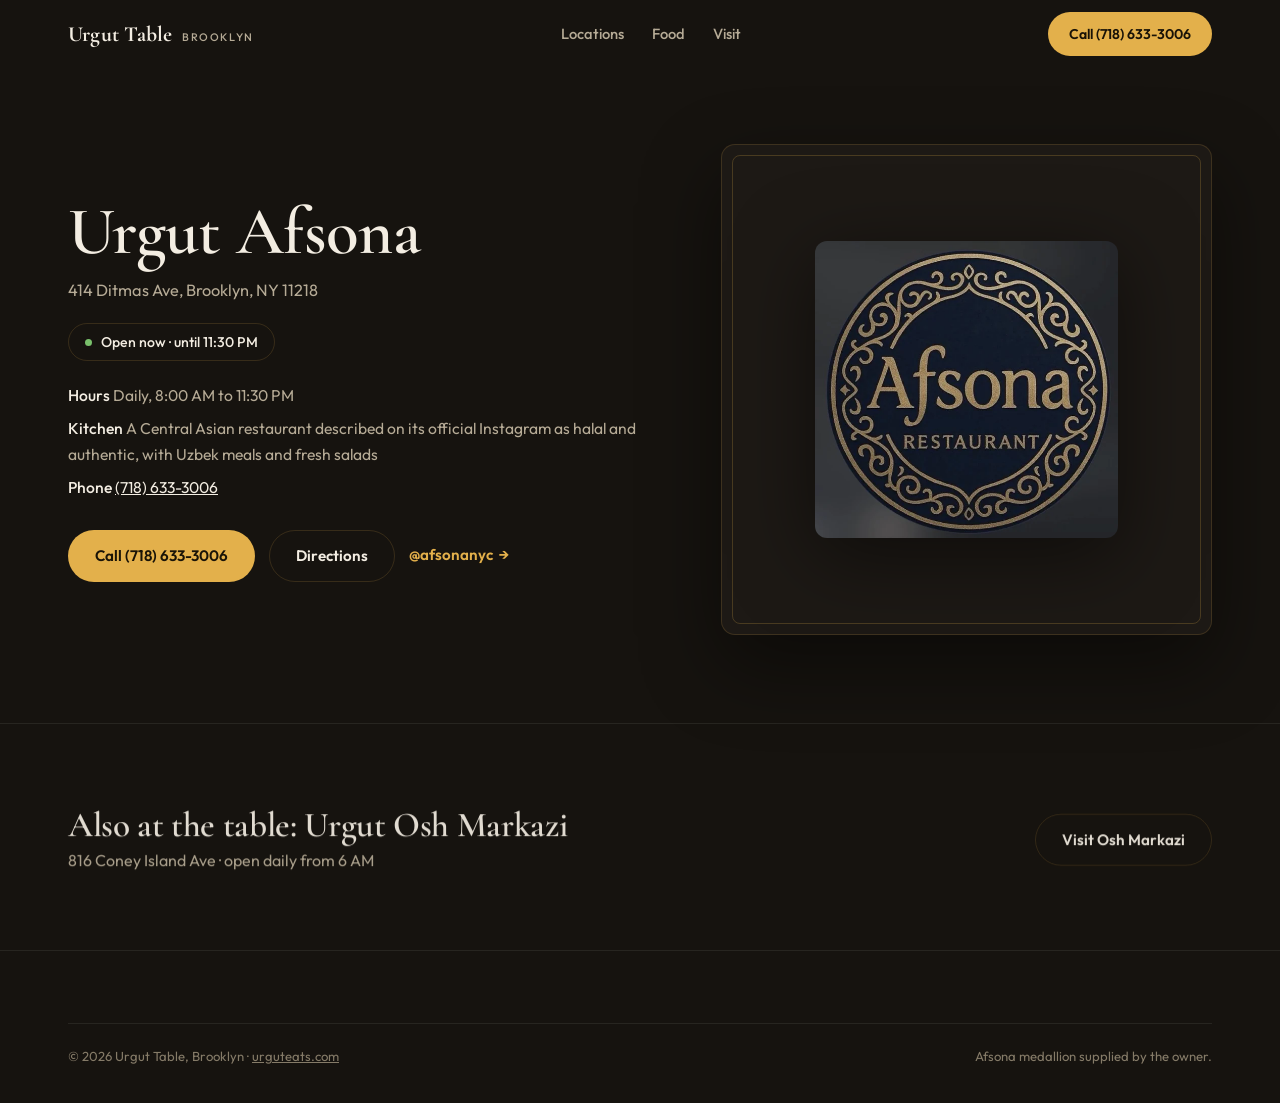
==== commit 3af8df4f: "feat: add official Sariq Bola link Add a visible mobile-safe link to the official Sariq Bola Pizza s" ====
--- a/locations/afsona/index.html
+++ b/locations/afsona/index.html
@@ -19,6 +19,7 @@
     <link rel="preconnect" href="https://fonts.gstatic.com" crossorigin />
     <link href="https://fonts.googleapis.com/css2?family=Cormorant+Garamond:ital,wght@0,600;0,700;1,600&family=Outfit:wght@400;500;600&display=swap" rel="stylesheet" />
     <link rel="stylesheet" href="/assets/site.css" />
+    <script src="https://inkindscript.com/inkind.js" async></script>
     <script type="application/ld+json">
     {
       "@context": "https://schema.org",
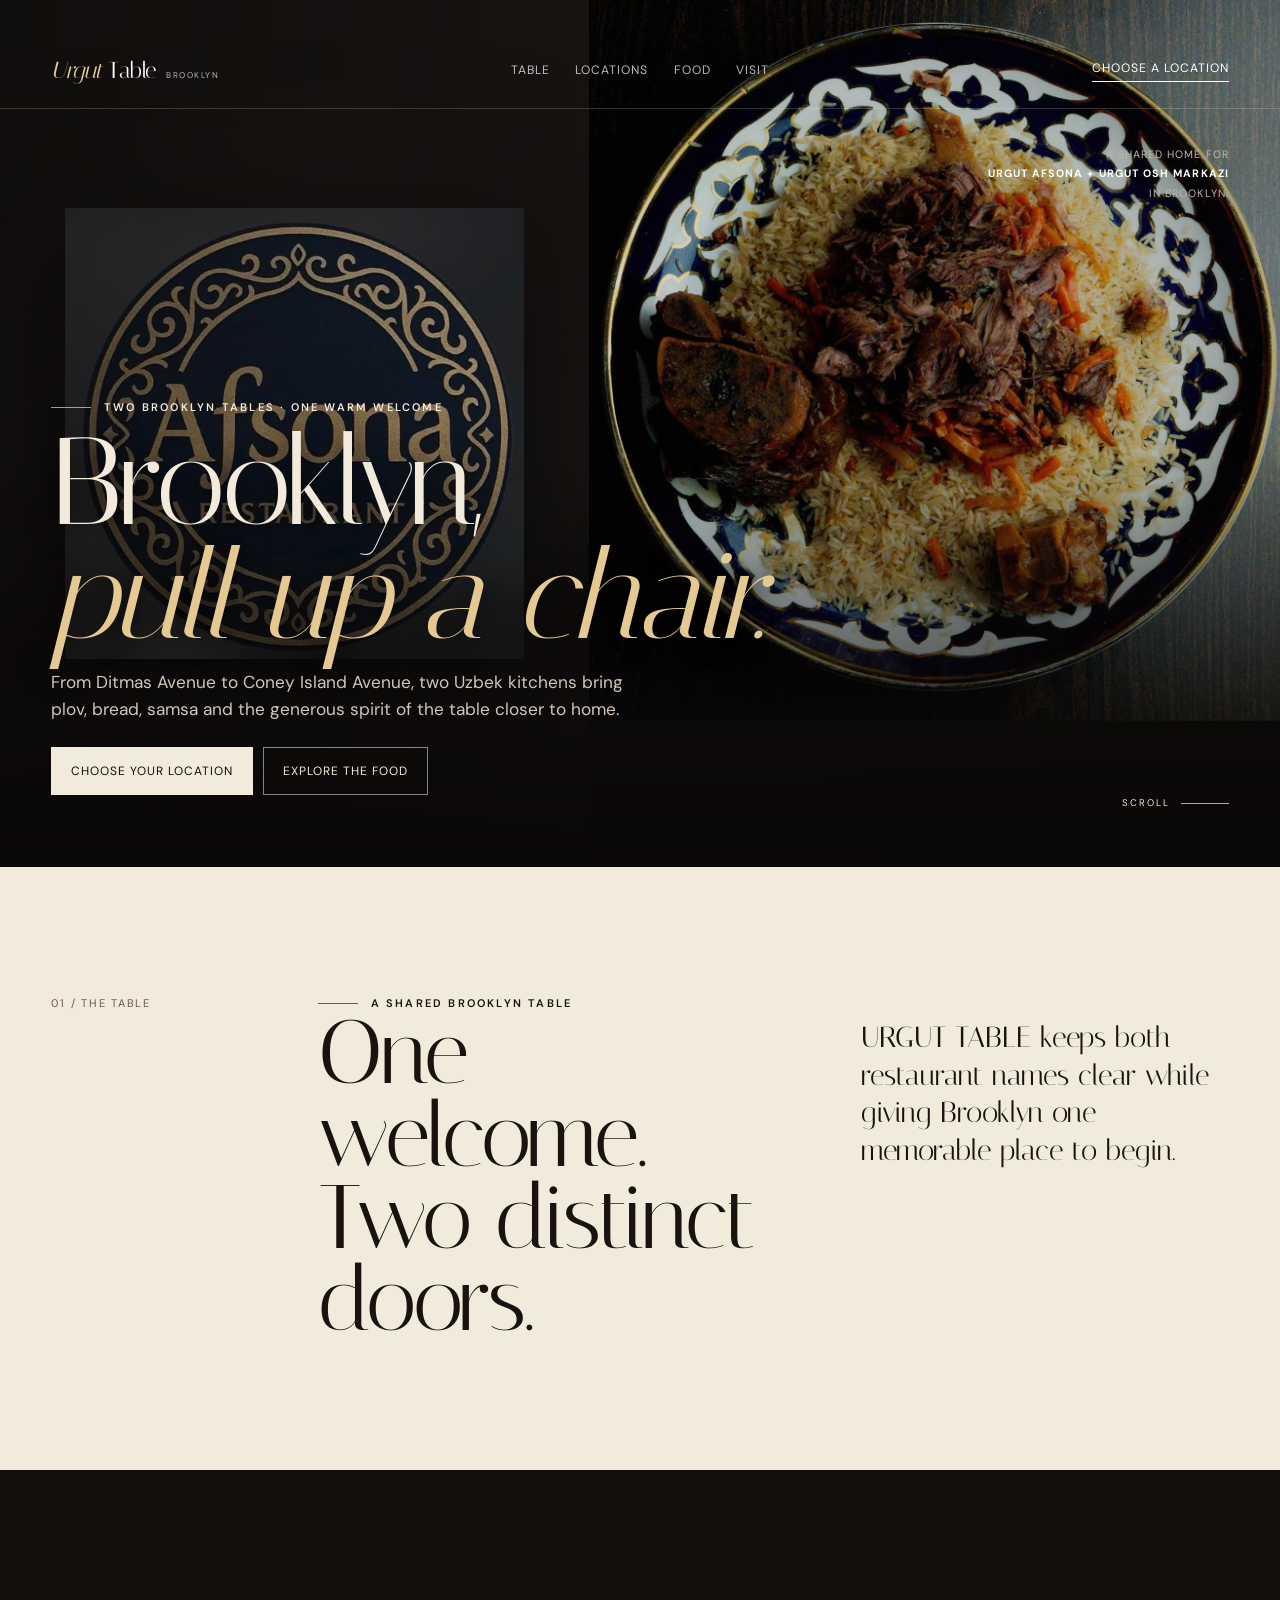
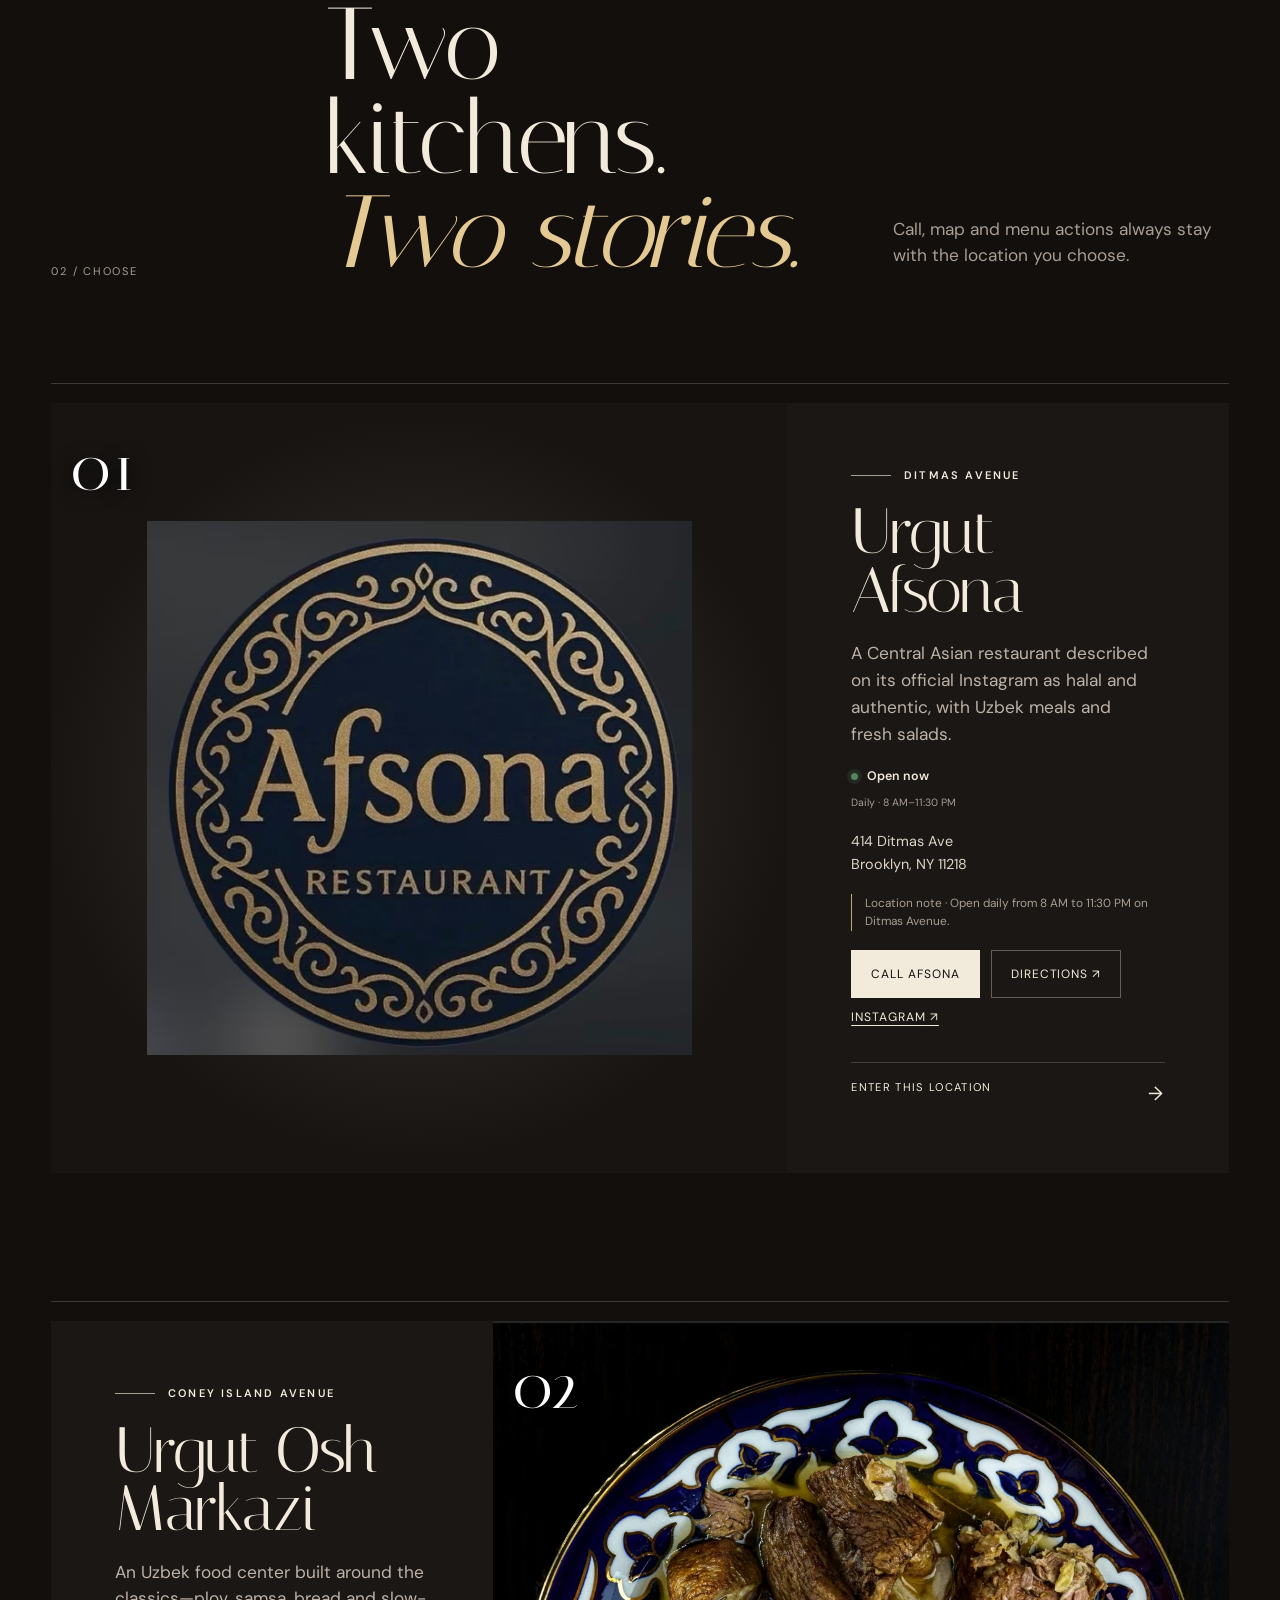
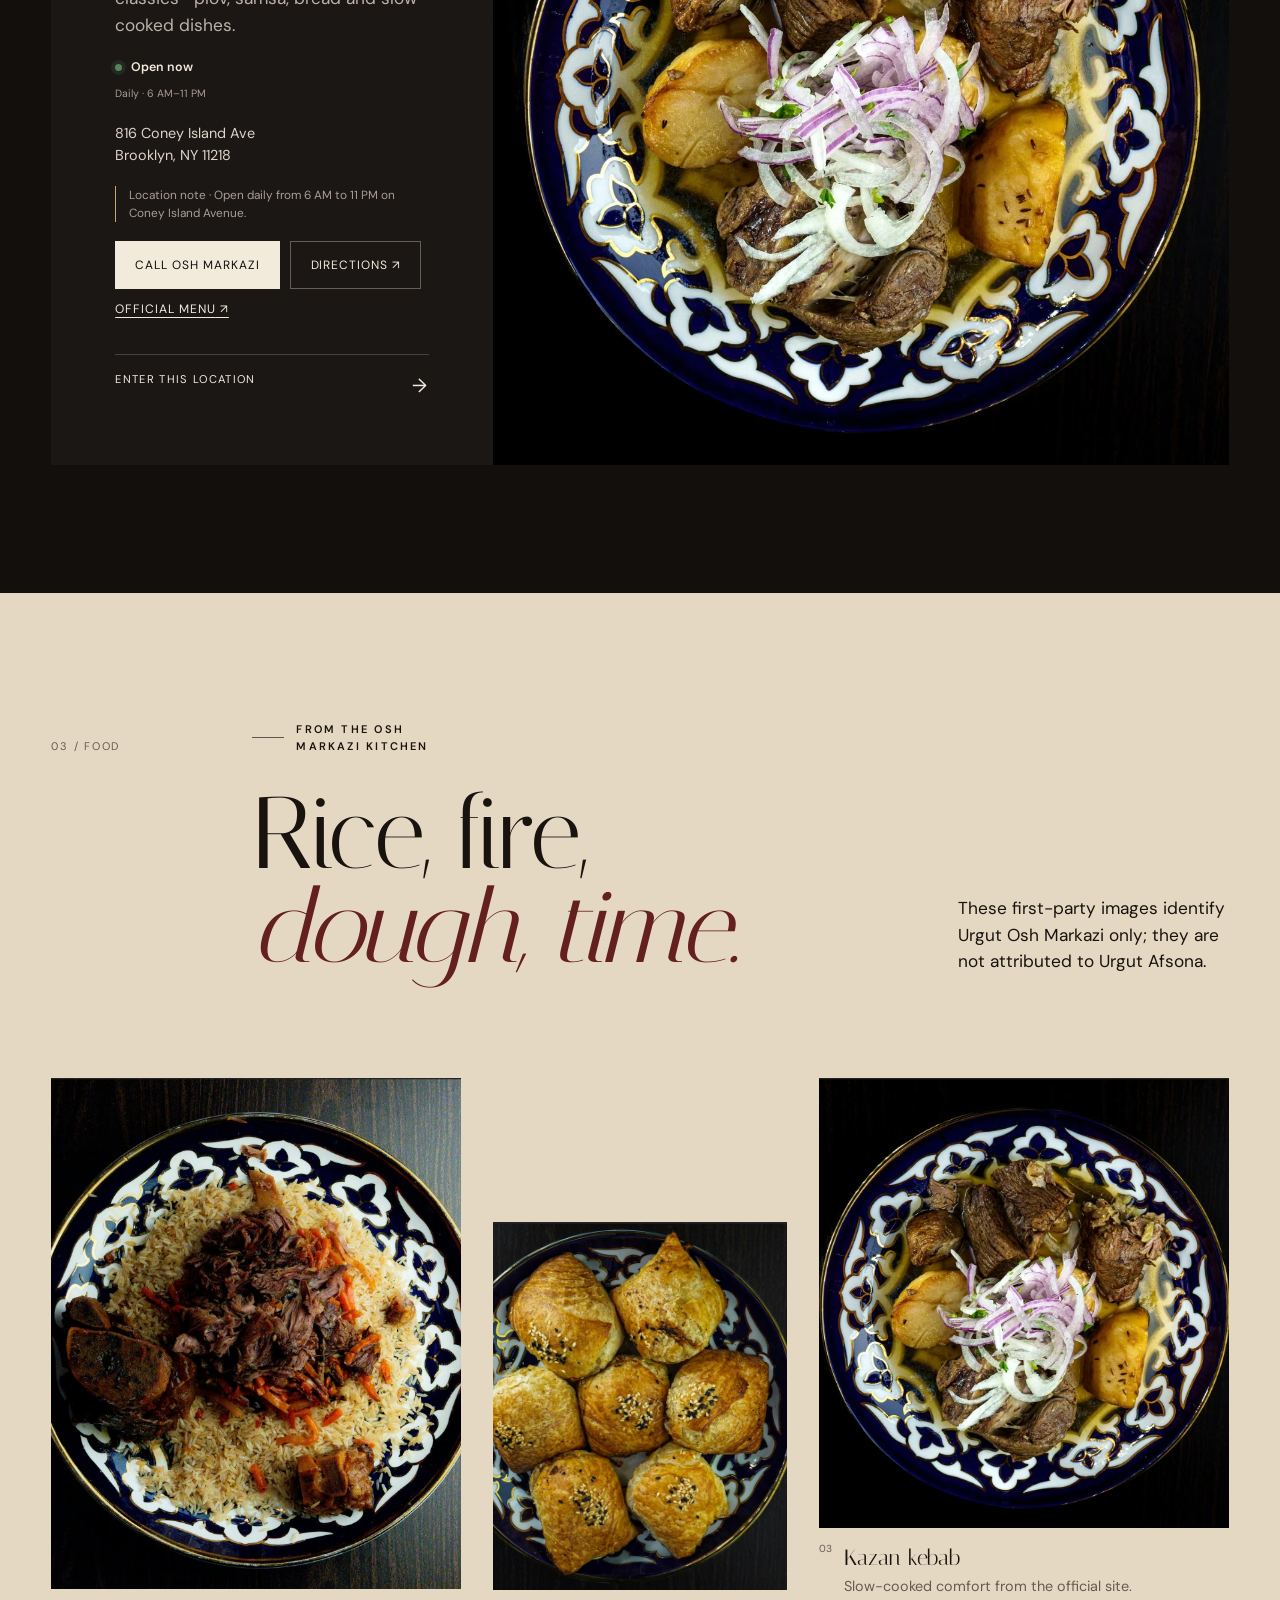
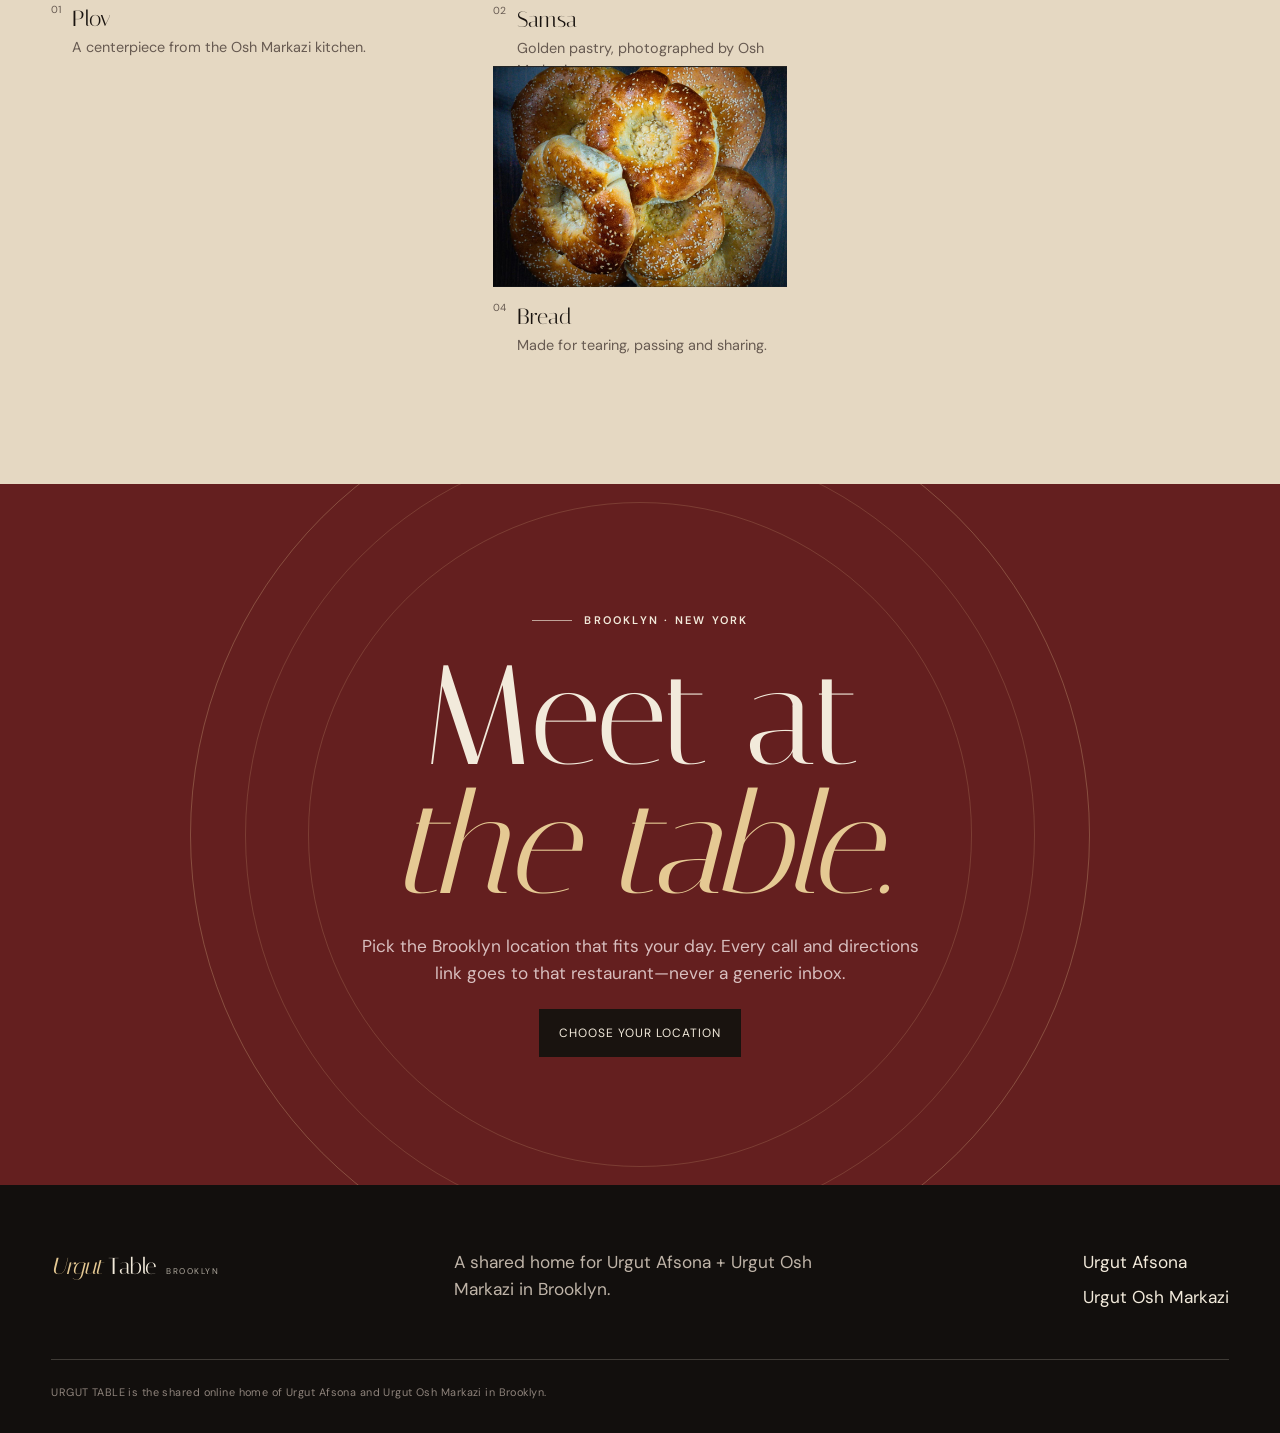
==== commit 1a505374: "Publish approved Urgut Table release" ====
--- a/locations/afsona/index.html
+++ b/locations/afsona/index.html
@@ -3,108 +3,26 @@
   <head>
     <meta charset="UTF-8" />
     <meta name="viewport" content="width=device-width, initial-scale=1, viewport-fit=cover" />
-    <meta name="theme-color" content="#16130f" />
+    <meta name="theme-color" content="#120f0d" />
     <title>Urgut Afsona | URGUT TABLE Brooklyn</title>
-    <meta name="description" content="Urgut Afsona at 414 Ditmas Ave, Brooklyn. Halal Uzbek meals and fresh salads, daily 8 AM to 11:30 PM. Call, get directions or open the official Instagram." />
+    <meta name="description" content="Urgut Afsona at 414 Ditmas Ave, Brooklyn. Call, get directions and open verified official links." />
     <meta name="robots" content="index, follow" />
     <meta property="og:type" content="website" />
     <meta property="og:title" content="Urgut Afsona | URGUT TABLE Brooklyn" />
-    <meta property="og:description" content="Halal Uzbek meals and fresh salads at 414 Ditmas Ave, Brooklyn. Daily 8 AM to 11:30 PM." />
+    <meta property="og:description" content="Urgut Afsona at 414 Ditmas Ave, Brooklyn. Call, get directions and open verified official links." />
     <meta property="og:url" content="https://urguteats.com/locations/afsona/" />
-    <meta property="og:image" content="https://urguteats.com/media/afsona-mark.webp" />
+    <meta property="og:image" content="/media/afsona-mark.webp" />
+    <link rel="canonical" href="https://urguteats.com/locations/afsona/" />
     <meta name="twitter:card" content="summary_large_image" />
-    <link rel="canonical" href="https://urguteats.com/locations/afsona/" />
     <link rel="icon" href="/favicon.svg" type="image/svg+xml" />
     <link rel="preconnect" href="https://fonts.googleapis.com" />
     <link rel="preconnect" href="https://fonts.gstatic.com" crossorigin />
-    <link href="https://fonts.googleapis.com/css2?family=Cormorant+Garamond:ital,wght@0,600;0,700;1,600&family=Outfit:wght@400;500;600&display=swap" rel="stylesheet" />
-    <link rel="stylesheet" href="/assets/site.css" />
+    <link href="https://fonts.googleapis.com/css2?family=DM+Sans:wght@400;500;600&family=Italiana&display=swap" rel="stylesheet" />
     <script src="https://inkindscript.com/inkind.js" async></script>
-    <script type="application/ld+json">
-    {
-      "@context": "https://schema.org",
-      "@type": "Restaurant",
-      "name": "Urgut Afsona",
-      "servesCuisine": "Uzbek",
-      "telephone": "+1-718-633-3006",
-      "url": "https://urguteats.com/locations/afsona/",
-      "sameAs": ["https://www.instagram.com/afsonanyc/"],
-      "address": {
-        "@type": "PostalAddress",
-        "streetAddress": "414 Ditmas Ave",
-        "addressLocality": "Brooklyn",
-        "addressRegion": "NY",
-        "postalCode": "11218",
-        "addressCountry": "US"
-      },
-      "openingHoursSpecification": [{
-        "@type": "OpeningHoursSpecification",
-        "dayOfWeek": ["Monday","Tuesday","Wednesday","Thursday","Friday","Saturday","Sunday"],
-        "opens": "08:00",
-        "closes": "23:30"
-      }]
-    }
-    </script>
+    <script type="module" crossorigin src="/assets/index-3gFzYtn5.js"></script>
+    <link rel="stylesheet" crossorigin href="/assets/index-DV0x2Sat.css">
   </head>
   <body>
-    <header class="site-head">
-      <div class="shell site-head__row">
-        <a class="brand" href="/">Urgut Table <small>Brooklyn</small></a>
-        <nav aria-label="Site">
-          <a href="/#locations">Locations</a>
-          <a href="/#food">Food</a>
-          <a href="/#visit">Visit</a>
-        </nav>
-        <a class="btn btn--gold btn--small" href="tel:+17186333006">Call (718) 633-3006</a>
-      </div>
-    </header>
-
-    <main>
-      <section class="loc-hero">
-        <div class="shell loc-hero__grid">
-          <div data-hero-copy>
-            <h1>Urgut Afsona</h1>
-            <p class="loc-hero__street">414 Ditmas Ave, Brooklyn, NY 11218</p>
-            <p class="status" data-open="480" data-close="1410" data-until="11:30 PM" data-from="8 AM"><i aria-hidden="true"></i><span>Daily · 8 AM to 11:30 PM</span></p>
-            <div class="loc-hero__facts">
-              <p><strong>Hours</strong> Daily, 8:00 AM to 11:30 PM</p>
-              <p><strong>Kitchen</strong> A Central Asian restaurant described on its official Instagram as halal and authentic, with Uzbek meals and fresh salads</p>
-              <p><strong>Phone</strong> <a href="tel:+17186333006">(718) 633-3006</a></p>
-            </div>
-            <div class="loc-row__actions">
-              <a class="btn btn--gold" href="tel:+17186333006">Call (718) 633-3006</a>
-              <a class="btn btn--line" href="https://www.google.com/maps/search/?api=1&amp;query=Urgut%20Afsona%2C%20414%20Ditmas%20Ave%2C%20Brooklyn%2C%20NY%2011218" target="_blank" rel="noopener">Directions</a>
-              <a class="text-link" href="https://www.instagram.com/afsonanyc/" target="_blank" rel="noopener">@afsonanyc<span aria-hidden="true">&rarr;</span></a>
-            </div>
-          </div>
-          <div class="frame frame--mark" data-hero-frame style="aspect-ratio: 1 / 1; display: grid; place-items: center;">
-            <img src="/media/afsona-mark.webp" alt="Urgut Afsona gold medallion mark, supplied by the owner" width="600" height="588" style="width: min(62%, 320px); height: auto; object-fit: contain; aspect-ratio: auto; border-radius: 12px; filter: drop-shadow(0 18px 40px rgba(0,0,0,.5));" />
-          </div>
-        </div>
-      </section>
-
-      <section class="crossband">
-        <div class="shell crossband__row" data-reveal>
-          <div>
-            <h2>Also at the table: Urgut Osh Markazi</h2>
-            <p>816 Coney Island Ave · open daily from 6 AM</p>
-          </div>
-          <a class="btn btn--line" href="/locations/osh-markazi/">Visit Osh Markazi</a>
-        </div>
-      </section>
-    </main>
-
-    <footer class="site-foot">
-      <div class="shell">
-        <div class="site-foot__meta">
-          <p>&copy; 2026 Urgut Table, Brooklyn · <a href="/" style="color: inherit;">urguteats.com</a></p>
-          <p>Afsona medallion supplied by the owner.</p>
-        </div>
-      </div>
-    </footer>
-
-    <script src="/assets/vendor/gsap.min.js" defer></script>
-    <script src="/assets/vendor/ScrollTrigger.min.js" defer></script>
-    <script src="/assets/site.js" defer></script>
+    <div id="root"></div>
   </body>
 </html>
--- a/assets/index-DV0x2Sat.css
+++ b/assets/index-DV0x2Sat.css
@@ -0,0 +1 @@
+:root{--ink:#19130f;--paper:#f2eadb;--paper-2:#e5d8c2;--night:#120f0d;--night-2:#1b1613;--gold:#c9a66b;--gold-bright:#e5c993;--wine:#641f1f;--muted:#675a51;--muted-on-dark:#a99e94;--line:#19130f2e;--line-dark:#f2eadb33;--display:"Italiana", "Iowan Old Style", Georgia, serif;--sans:"DM Sans", system-ui, -apple-system, sans-serif;--shell:1400px;--gutter:clamp(1rem, 4vw, 4.5rem);--ease:cubic-bezier(.2,.8,.2,1)}*,:before,:after{box-sizing:border-box}*{margin:0}html{scroll-behavior:smooth;background:var(--night)}body{background:var(--paper);min-width:320px;color:var(--ink);font-family:var(--sans);-webkit-font-smoothing:antialiased;font-size:clamp(.96rem,.92rem + .2vw,1.08rem);line-height:1.55;overflow-x:hidden}img,svg,video{max-width:100%;display:block}picture{display:block}picture img{object-fit:cover;width:100%;height:100%}a{color:inherit}button,input{font:inherit}.shell{width:min(calc(100% - var(--gutter)*2),var(--shell));margin-inline-start:auto;margin-inline-end:auto}.section{padding-block-start:clamp(5rem,10vw,10rem);padding-block-end:clamp(5rem,10vw,10rem);position:relative}h1,h2,h3{font-family:var(--display);letter-spacing:-.025em;text-wrap:balance;font-weight:400;line-height:.92}h2{font-size:clamp(3.1rem,8vw,8rem)}h2 em,h1 em{color:var(--wine);font-style:italic}p{text-wrap:pretty}.eyebrow{text-transform:uppercase;letter-spacing:.2em;align-items:center;gap:.8rem;font-size:.69rem;font-weight:600;display:flex}.eyebrow:before{content:"";opacity:.65;background:currentColor;width:2.5rem;height:1px}.section-number{letter-spacing:.16em;text-transform:uppercase;color:var(--muted);font-size:.69rem}.skip-link{z-index:999;background:var(--gold-bright);color:var(--night);padding:.7rem 1rem;position:fixed;top:0;left:1rem;translate:0 -120%}.skip-link:focus{translate:0}:focus-visible{outline:3px solid var(--gold-bright);outline-offset:4px;border-radius:2px}.review-ribbon{z-index:90;background:var(--wine);color:#fff2de;text-align:center;padding:.45rem var(--gutter);letter-spacing:.12em;text-transform:uppercase;font-size:.65rem;position:relative}.site-header{z-index:80;color:#fff;height:76px;padding-inline:var(--gutter);border-bottom:1px solid var(--line-dark);grid-template-columns:1fr auto 1fr;align-items:center;display:grid;position:absolute;top:33px;left:0;right:0}.wordmark{font-family:var(--display);letter-spacing:-.02em;align-items:baseline;gap:.32rem;font-size:1.45rem;text-decoration:none;display:inline-flex}.wordmark span{color:var(--gold-bright);font-style:italic}.wordmark small{font-family:var(--sans);letter-spacing:.18em;text-transform:uppercase;opacity:.7;margin-left:.35rem;font-size:.52rem}.site-header nav{gap:clamp(.8rem,2vw,2.3rem);display:flex}.site-header nav a,.header-pick{letter-spacing:.08em;text-transform:uppercase;font-size:.76rem;text-decoration:none}.site-header nav a{opacity:.72}.site-header nav a:hover,.site-header nav a[aria-current=page]{opacity:1}.header-pick{border-bottom:1px solid;justify-self:end;padding-bottom:.2rem}.actions{flex-wrap:wrap;align-items:center;gap:.65rem;display:flex}.button{border:1px solid var(--ink);background:var(--ink);min-height:48px;color:var(--paper);letter-spacing:.08em;text-transform:uppercase;transition:transform .25s var(--ease),background-color .25s;justify-content:center;align-items:center;padding:.75rem 1.2rem;font-size:.75rem;text-decoration:none;display:inline-flex}.button:hover{transform:translateY(-2px)}.button--line{color:var(--ink);background:0 0}.actions--light .button{background:var(--paper);color:var(--night);border-color:var(--paper)}.actions--light .button--line{color:var(--paper);background:0 0;border-color:#ffffff80}.text-link{text-transform:uppercase;letter-spacing:.08em;text-underline-offset:.25rem;font-size:.76rem}.footer{background:var(--night);color:var(--paper);padding:4rem 0 calc(2rem + env(safe-area-inset-bottom))}.footer__top{grid-template-columns:1fr 1fr 1fr;align-items:start;gap:2rem;display:grid}.footer__top>p{color:#bfb4a8;max-width:34ch}.footer nav{justify-self:end;gap:.5rem;display:grid}.footer nav a{text-decoration:none}.footer__legal{border-top:1px solid var(--line-dark);color:#8e837b;letter-spacing:.04em;margin-top:3rem;padding-top:1.5rem;font-size:.68rem}.mobile-switcher{display:none}.status{flex-wrap:wrap;align-items:center;gap:.55rem;font-size:.78rem;font-weight:600;display:flex}.status i{background:#998f86;border-radius:50%;width:7px;height:7px}.status[data-open=true] i{background:#53845c;box-shadow:0 0 0 4px #53845c29}.status[data-open=false] i{background:#a85248}.status small{color:#a99d94;width:100%;font-size:.66rem;font-weight:400}.fact-note,.source-note{color:var(--muted);border-left:1px solid var(--gold);padding-left:.8rem;font-size:.74rem}address{font-size:.9rem;font-style:normal}[data-reveal]{opacity:0;transition:opacity .8s var(--ease),transform .8s var(--ease);transform:translateY(32px)}[data-reveal][data-visible=true]{opacity:1;transform:none}@media (max-width:780px){.review-ribbon{letter-spacing:.08em;overflow-wrap:anywhere;padding-inline-start:.8rem;padding-inline-end:.8rem;font-size:.54rem;line-height:1.4}.site-header{justify-content:space-between;height:64px;display:flex;top:48px}.site-header nav,.header-pick{display:none}.wordmark{font-size:1.2rem}.wordmark small{display:none}.footer{padding-bottom:6rem}.footer__top{grid-template-columns:1fr}.footer nav{justify-self:start}.mobile-switcher{z-index:95;width:100vw;max-width:100vw;padding-bottom:env(safe-area-inset-bottom);background:var(--night);border-top:1px solid var(--line-dark);display:flex;position:fixed;bottom:0;left:0;overflow:hidden}.mobile-switcher a{width:50vw;min-width:0;max-width:50vw;min-height:58px;color:var(--paper);text-transform:uppercase;letter-spacing:.08em;flex:0 0 50vw;place-items:center;font-size:.62rem;text-decoration:none;display:grid;overflow:hidden}.mobile-switcher a+a{border-left:1px solid var(--line-dark)}}@media (prefers-reduced-motion:reduce){html{scroll-behavior:auto}*,:before,:after{transition-duration:.01ms!important;animation-duration:.01ms!important;animation-iteration-count:1!important}[data-reveal]{opacity:1;transform:none}}.hero{background:var(--night);height:max(720px,100svh - 33px);min-height:680px;color:var(--paper);grid-template-columns:46% 54%;display:grid;position:relative;overflow:hidden}.hero__afsona,.hero__osh{min-width:0;height:100%;overflow:hidden}.hero__afsona{background:radial-gradient(circle,#34302d 0,#181513 68%);place-items:center;display:grid}.hero__afsona picture{aspect-ratio:1.02;filter:drop-shadow(0 24px 80px #000);width:min(78%,620px);animation:medallion-in 1.3s var(--ease) both}.hero__afsona img{object-fit:contain}.hero__osh img{animation:12s ease-out both hero-drift;scale:1.08}.hero__shade{background:linear-gradient(90deg,#09070680 0,#09070624 45%,#0907064d),linear-gradient(#0000 52%,#090706eb);position:absolute;top:0;bottom:0;left:0;right:0}.hero__copy{z-index:2;left:var(--gutter);max-width:min(760px,72vw);position:absolute;bottom:clamp(3.5rem,8vh,7rem)}.hero__copy h1{text-shadow:0 2px 30px #000;margin:.55rem 0 1rem;font-size:clamp(4rem,9.7vw,10rem)}.hero__copy h1 em{color:var(--gold-bright)}.hero__copy>p:not(.eyebrow){color:#d1c6bb;max-width:49ch;margin-bottom:1.5rem}.hero__descriptor{z-index:2;right:var(--gutter);text-align:right;letter-spacing:.1em;text-transform:uppercase;color:#c0b6ab;font-size:.67rem;line-height:1.8;position:absolute;top:145px}.hero__descriptor strong{color:#fff}.hero__scroll{z-index:2;right:var(--gutter);text-transform:uppercase;letter-spacing:.2em;align-items:center;gap:.7rem;font-size:.6rem;display:flex;position:absolute;bottom:3.5rem}.hero__scroll i{background:var(--gold);width:48px;height:1px}@keyframes medallion-in{0%{opacity:0;rotate:-8deg;scale:.72}to{opacity:1;scale:1;rotate:0}}@keyframes hero-drift{0%{scale:1.15}to{scale:1.08}}.intro{grid-template-columns:.55fr 1.3fr 1fr;align-items:start;gap:clamp(2rem,5vw,6rem);display:grid}.intro h2{font-size:clamp(3.4rem,7vw,7.2rem)}.intro__lede{font-family:var(--display);padding-top:1.5rem;font-size:clamp(1.4rem,2.3vw,2.3rem);line-height:1.28}.locations{background:var(--night);color:var(--paper)}.locations .section-number,.location-card__copy .fact-note{color:var(--muted-on-dark)}.section-head{grid-template-columns:.5fr 1.2fr .8fr;align-items:end;gap:clamp(2rem,5vw,6rem);margin-bottom:clamp(4rem,8vw,8rem);display:grid}.section-head h2 em{color:var(--gold-bright)}.section-head>p:last-child{color:#a99e94;max-width:35ch;padding-bottom:.7rem}.location-list{gap:clamp(5rem,10vw,10rem);display:grid}.location-card{border-top:1px solid var(--line-dark);grid-template-columns:minmax(0,1.25fr) minmax(300px,.75fr);min-height:660px;padding-top:1.2rem;display:grid}.location-card:nth-child(2n){grid-template-columns:minmax(300px,.75fr) minmax(0,1.25fr)}.location-card:nth-child(2n) .location-card__visual{order:2}.location-card__visual{background:#24201e;min-height:560px;position:relative;overflow:hidden}.location-card__visual picture{height:100%}.location-card__visual img{transition:scale 1.2s var(--ease)}.location-card:hover .location-card__visual img{scale:1.025}.location-card--afsona .location-card__visual{background:radial-gradient(circle,#3b3531,#171412 70%);place-items:center;display:grid}.location-card--afsona .location-card__visual picture{aspect-ratio:1.02;width:min(74%,600px);height:auto}.location-card--afsona .location-card__visual img{object-fit:contain}.location-card__number{font-family:var(--display);color:#fff;text-shadow:0 2px 20px #000;font-size:4rem;position:absolute;top:1rem;left:1.2rem}.location-card__copy{background:#1a1714;flex-direction:column;justify-content:center;align-items:flex-start;gap:1.2rem;padding:clamp(2.5rem,5vw,6rem);display:flex}.location-card__copy h3{font-size:clamp(3.2rem,5vw,6rem)}.location-card__copy>p:not(.eyebrow):not(.fact-note){color:#bdb2a8;max-width:42ch}.location-card__copy address{color:#dfd4c8}.location-card__copy .status small{color:#a99d94}.location-card__copy .button{background:var(--paper);color:var(--night);border-color:var(--paper)}.location-card__copy .button--line{color:var(--paper);background:0 0;border-color:#665d56}.deep-link{border-top:1px solid var(--line-dark);text-transform:uppercase;letter-spacing:.12em;justify-content:space-between;width:100%;margin-top:1rem;padding-top:1rem;font-size:.7rem;text-decoration:none;display:flex}.deep-link span{font-size:1.2rem}.food{background:var(--paper-2);overflow:hidden}.food__heading{grid-template-columns:.5fr .7fr 1.2fr .8fr;align-items:end;gap:2rem;margin-bottom:clamp(4rem,8vw,8rem);display:grid}.food__heading h2{grid-column:2/4}.food__heading>p:last-child{max-width:35ch}.food-grid{grid-template-rows:auto auto;grid-template-columns:1fr .72fr 1fr;align-items:start;gap:clamp(1rem,2.5vw,2.5rem);display:grid}.food-frame{position:relative}.food-frame picture{aspect-ratio:4/5;background:#cdbfa9;overflow:hidden}.food-frame img{transition:scale 1s var(--ease)}.food-frame:hover img{scale:1.03}.food-frame figcaption{grid-template-columns:auto 1fr;gap:.05rem .7rem;padding-top:.8rem;display:grid}.food-frame figcaption span{color:var(--muted);grid-row:1/3;font-size:.64rem}.food-frame figcaption strong{font-family:var(--display);font-size:1.35rem;font-weight:400}.food-frame figcaption small{color:var(--muted)}.food-frame--2{margin-top:9rem}.food-frame--3 picture{aspect-ratio:1/1.1}.food-frame--4{grid-column:2/3;margin-top:-3rem}.food-frame--4 picture{aspect-ratio:4/3}.closing{background:var(--wine);min-height:75vh;color:var(--paper);place-items:center;display:grid;overflow:hidden}.closing__inner{text-align:center;z-index:2;justify-items:center;gap:1.4rem;display:grid;position:relative}.closing h2{font-size:clamp(4.5rem,11vw,11rem)}.closing h2 em{color:var(--gold-bright)}.closing__inner>p:not(.eyebrow){color:#d8bebe;max-width:48ch}.closing__ring{aspect-ratio:1;border:1px solid #e5c99347;border-radius:50%;width:min(80vw,900px);position:absolute}.closing__ring:before,.closing__ring:after{content:"";border:1px solid #e5c9932e;border-radius:50%;position:absolute}.closing__ring:before{top:6%;bottom:6%;left:6%;right:6%}.closing__ring:after{top:13%;bottom:13%;left:13%;right:13%}.location-hero{background:var(--night);min-height:calc(100svh - 33px);color:var(--paper);grid-template-columns:1.1fr .9fr;display:grid}.location-hero__image{background:#211d1a;place-items:center;min-height:620px;display:grid;overflow:hidden}.location-hero__image picture{width:100%;height:100%}.location-hero--afsona .location-hero__image{background:radial-gradient(circle,#3a3531,#171412 70%)}.location-hero--afsona .location-hero__image picture{aspect-ratio:1.02;width:min(72%,650px);height:auto}.location-hero--afsona .location-hero__image img{object-fit:contain}.location-hero__copy{padding:clamp(9rem,15vw,13rem) var(--gutter) 4rem;flex-direction:column;justify-content:center;align-items:flex-start;gap:1.3rem;display:flex}.location-hero__copy h1{font-size:clamp(4rem,7.8vw,9rem)}.location-hero__copy>p:not(.eyebrow){color:#c2b7ad;max-width:43ch}.location-detail{grid-template-columns:.5fr 1.5fr .7fr;align-items:start;gap:clamp(2rem,5vw,6rem);display:grid}.location-detail h2{margin-bottom:1.5rem;font-size:clamp(3rem,5vw,5.5rem)}.location-detail>div>p{max-width:56ch;margin-top:1rem}.location-detail .deep-link{color:var(--ink);border-color:var(--line)}.single-gallery{grid-template-columns:1.2fr .8fr .8fr;gap:1.2rem;padding-bottom:clamp(5rem,10vw,10rem);display:grid}.single-gallery picture{aspect-ratio:3/4;overflow:hidden}.single-gallery picture:first-child{aspect-ratio:4/5}@media (max-width:900px){.hero{grid-template-columns:1fr 1fr}.hero__copy{max-width:calc(100% - var(--gutter)*2)}.hero__descriptor,.hero__scroll{display:none}.intro,.section-head,.food__heading,.location-detail{grid-template-columns:1fr}.food__heading h2{grid-column:auto}.location-card,.location-card:nth-child(2n){grid-template-columns:1fr;min-height:0}.location-card:nth-child(2n) .location-card__visual{order:0}.location-card__visual{min-height:480px}.food-grid{grid-template-columns:1fr 1fr}.food-frame--2{margin-top:5rem}.food-frame--4{grid-column:auto;margin-top:0}.location-hero{grid-template-columns:1fr}.location-hero__image{min-height:55svh}.location-hero__copy{padding-top:5rem}.single-gallery{grid-template-columns:1fr 1fr}}@media (max-width:600px){.hero{grid-template-columns:1fr;height:calc(100svh - 48px);min-height:700px}.hero__afsona{z-index:1;border:1px solid #e5c99359;border-radius:50%;width:38vw;height:38vw;position:absolute;top:125px;left:1rem}.hero__afsona picture{opacity:1;width:100%;animation:none;scale:1}.hero__osh{position:absolute;top:0;bottom:0;left:0;right:0}.hero__osh img{animation:none;scale:1.08}.hero__copy{width:calc(100vw - 2rem);max-width:calc(100vw - 2rem);bottom:6.6rem;left:1rem;right:auto}.hero__copy h1{font-size:clamp(2.7rem,13vw,4.8rem)}.hero__copy .eyebrow{max-width:26ch}.hero__copy>p:not(.eyebrow){overflow-wrap:anywhere;width:100%;max-width:100%;font-size:.88rem}.hero__copy .actions .button{min-height:44px;padding:.65rem .8rem;font-size:.64rem}.intro__lede{padding-top:0}.location-card__visual{min-height:360px}.location-card__copy{padding:2rem 1.2rem}.location-card__copy h3{font-size:3.3rem}.location-card__copy .actions{align-items:stretch}.location-card__copy .button{flex:1}.food-grid{grid-template-columns:1fr}.food-frame--2{margin-top:0}.food-frame--4{grid-column:auto}.single-gallery{grid-template-columns:1fr}.single-gallery picture{aspect-ratio:4/3}.location-hero__image{min-height:48svh}.location-hero__copy{padding:3rem 1.2rem}.location-hero__copy h1{font-size:3.8rem}.closing{min-height:70vh}}
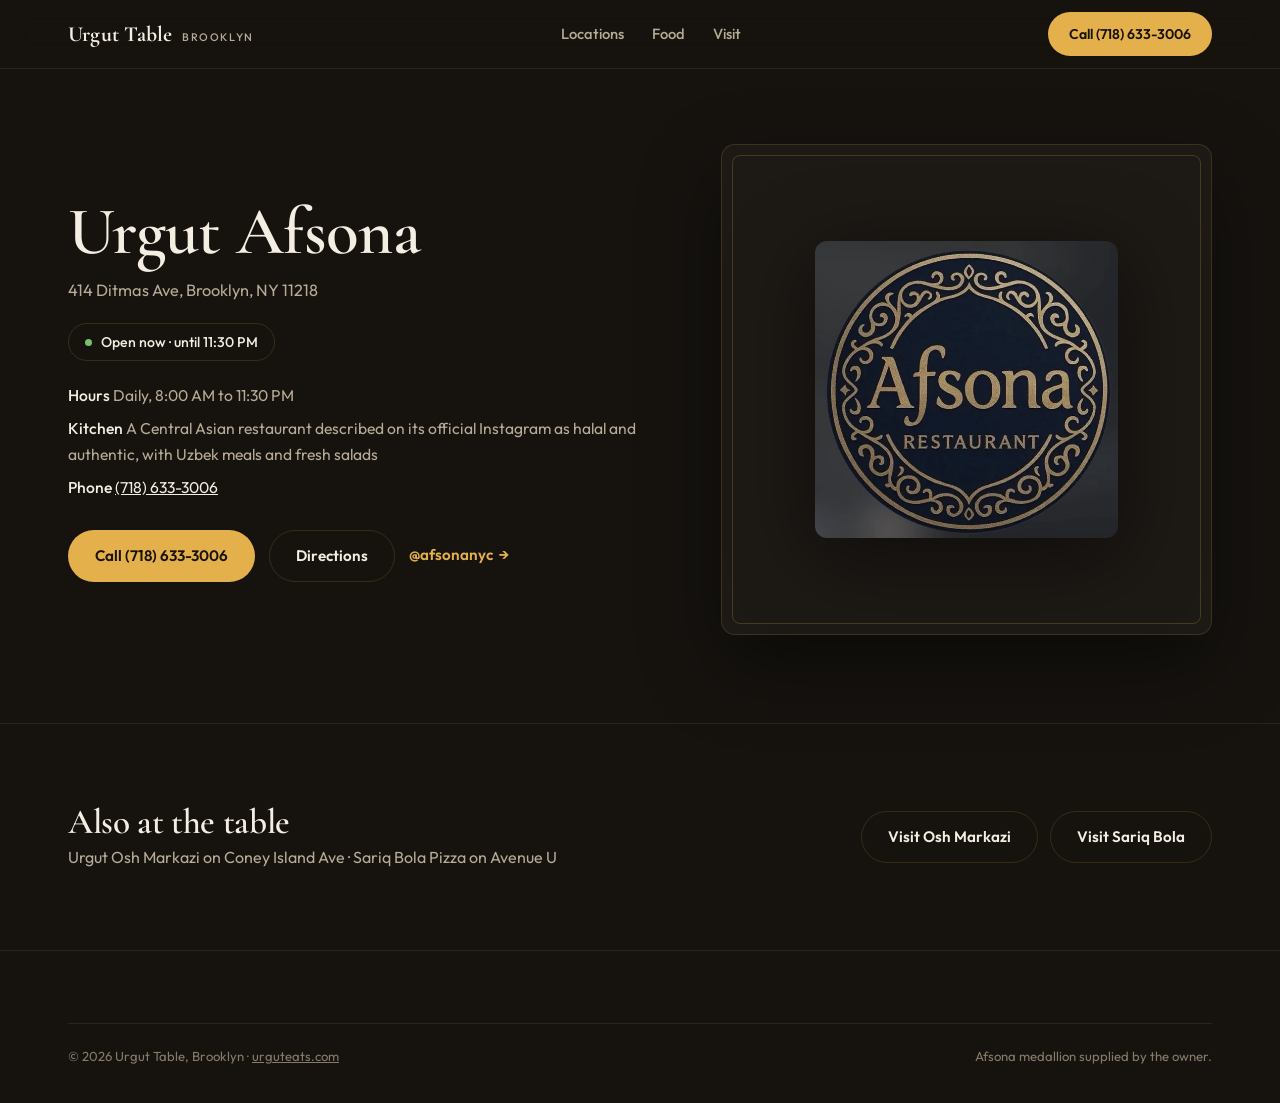
==== commit 10038fe1: "Add Sariq Bola Pizza, location gate, lightbox and more live media Third kitchen joins the table: Sar" ====
--- a/locations/afsona/index.html
+++ b/locations/afsona/index.html
@@ -3,26 +3,110 @@
   <head>
     <meta charset="UTF-8" />
     <meta name="viewport" content="width=device-width, initial-scale=1, viewport-fit=cover" />
-    <meta name="theme-color" content="#120f0d" />
+    <meta name="theme-color" content="#16130f" />
     <title>Urgut Afsona | URGUT TABLE Brooklyn</title>
-    <meta name="description" content="Urgut Afsona at 414 Ditmas Ave, Brooklyn. Call, get directions and open verified official links." />
+    <meta name="description" content="Urgut Afsona at 414 Ditmas Ave, Brooklyn. Halal Uzbek meals and fresh salads, daily 8 AM to 11:30 PM. Call, get directions or open the official Instagram." />
     <meta name="robots" content="index, follow" />
     <meta property="og:type" content="website" />
     <meta property="og:title" content="Urgut Afsona | URGUT TABLE Brooklyn" />
-    <meta property="og:description" content="Urgut Afsona at 414 Ditmas Ave, Brooklyn. Call, get directions and open verified official links." />
+    <meta property="og:description" content="Halal Uzbek meals and fresh salads at 414 Ditmas Ave, Brooklyn. Daily 8 AM to 11:30 PM." />
     <meta property="og:url" content="https://urguteats.com/locations/afsona/" />
-    <meta property="og:image" content="/media/afsona-mark.webp" />
+    <meta property="og:image" content="https://urguteats.com/media/afsona-mark.webp" />
+    <meta name="twitter:card" content="summary_large_image" />
     <link rel="canonical" href="https://urguteats.com/locations/afsona/" />
-    <meta name="twitter:card" content="summary_large_image" />
     <link rel="icon" href="/favicon.svg" type="image/svg+xml" />
     <link rel="preconnect" href="https://fonts.googleapis.com" />
     <link rel="preconnect" href="https://fonts.gstatic.com" crossorigin />
-    <link href="https://fonts.googleapis.com/css2?family=DM+Sans:wght@400;500;600&family=Italiana&display=swap" rel="stylesheet" />
-    <script src="https://inkindscript.com/inkind.js" async></script>
-    <script type="module" crossorigin src="/assets/index-3gFzYtn5.js"></script>
-    <link rel="stylesheet" crossorigin href="/assets/index-DV0x2Sat.css">
+    <link href="https://fonts.googleapis.com/css2?family=Cormorant+Garamond:ital,wght@0,600;0,700;1,600&family=Outfit:wght@400;500;600&display=swap" rel="stylesheet" />
+    <link rel="stylesheet" href="/assets/site.css" />
+    <script type="application/ld+json">
+    {
+      "@context": "https://schema.org",
+      "@type": "Restaurant",
+      "name": "Urgut Afsona",
+      "servesCuisine": "Uzbek",
+      "telephone": "+1-718-633-3006",
+      "url": "https://urguteats.com/locations/afsona/",
+      "sameAs": ["https://www.instagram.com/afsonanyc/"],
+      "address": {
+        "@type": "PostalAddress",
+        "streetAddress": "414 Ditmas Ave",
+        "addressLocality": "Brooklyn",
+        "addressRegion": "NY",
+        "postalCode": "11218",
+        "addressCountry": "US"
+      },
+      "openingHoursSpecification": [{
+        "@type": "OpeningHoursSpecification",
+        "dayOfWeek": ["Monday","Tuesday","Wednesday","Thursday","Friday","Saturday","Sunday"],
+        "opens": "08:00",
+        "closes": "23:30"
+      }]
+    }
+    </script>
   </head>
   <body>
-    <div id="root"></div>
+    <header class="site-head">
+      <div class="shell site-head__row">
+        <a class="brand" href="/">Urgut Table <small>Brooklyn</small></a>
+        <nav aria-label="Site">
+          <a href="/#locations">Locations</a>
+          <a href="/#food">Food</a>
+          <a href="/#visit">Visit</a>
+        </nav>
+        <a class="btn btn--gold btn--small" href="tel:+17186333006">Call (718) 633-3006</a>
+      </div>
+    </header>
+
+    <main>
+      <section class="loc-hero">
+        <div class="shell loc-hero__grid">
+          <div data-hero-copy>
+            <h1>Urgut Afsona</h1>
+            <p class="loc-hero__street">414 Ditmas Ave, Brooklyn, NY 11218</p>
+            <p class="status" data-open="480" data-close="1410" data-until="11:30 PM" data-from="8 AM"><i aria-hidden="true"></i><span>Daily · 8 AM to 11:30 PM</span></p>
+            <div class="loc-hero__facts">
+              <p><strong>Hours</strong> Daily, 8:00 AM to 11:30 PM</p>
+              <p><strong>Kitchen</strong> A Central Asian restaurant described on its official Instagram as halal and authentic, with Uzbek meals and fresh salads</p>
+              <p><strong>Phone</strong> <a href="tel:+17186333006">(718) 633-3006</a></p>
+            </div>
+            <div class="loc-row__actions">
+              <a class="btn btn--gold" href="tel:+17186333006">Call (718) 633-3006</a>
+              <a class="btn btn--line" href="https://www.google.com/maps/search/?api=1&amp;query=Urgut%20Afsona%2C%20414%20Ditmas%20Ave%2C%20Brooklyn%2C%20NY%2011218" target="_blank" rel="noopener">Directions</a>
+              <a class="text-link" href="https://www.instagram.com/afsonanyc/" target="_blank" rel="noopener">@afsonanyc<span aria-hidden="true">&rarr;</span></a>
+            </div>
+          </div>
+          <div class="frame frame--mark" data-hero-frame style="aspect-ratio: 1 / 1; display: grid; place-items: center;">
+            <img src="/media/afsona-mark.webp" alt="Urgut Afsona gold medallion mark, supplied by the owner" width="600" height="588" style="width: min(62%, 320px); height: auto; object-fit: contain; aspect-ratio: auto; border-radius: 12px; filter: drop-shadow(0 18px 40px rgba(0,0,0,.5));" />
+          </div>
+        </div>
+      </section>
+
+      <section class="crossband">
+        <div class="shell crossband__row" data-reveal>
+          <div>
+            <h2>Also at the table</h2>
+            <p>Urgut Osh Markazi on Coney Island Ave · Sariq Bola Pizza on Avenue U</p>
+          </div>
+          <div style="display: flex; flex-wrap: wrap; gap: 12px;">
+            <a class="btn btn--line" href="/locations/osh-markazi/">Visit Osh Markazi</a>
+            <a class="btn btn--line" href="/locations/sariq-bola/">Visit Sariq Bola</a>
+          </div>
+        </div>
+      </section>
+    </main>
+
+    <footer class="site-foot">
+      <div class="shell">
+        <div class="site-foot__meta">
+          <p>&copy; 2026 Urgut Table, Brooklyn · <a href="/" style="color: inherit;">urguteats.com</a></p>
+          <p>Afsona medallion supplied by the owner.</p>
+        </div>
+      </div>
+    </footer>
+
+    <script src="/assets/vendor/gsap.min.js" defer></script>
+    <script src="/assets/vendor/ScrollTrigger.min.js" defer></script>
+    <script src="/assets/site.js" defer></script>
   </body>
 </html>
--- a/assets/site.css
+++ b/assets/site.css
@@ -0,0 +1,689 @@
+/* URGUT TABLE · urguteats.com
+   Dark heritage-photographic language. One accent: saffron gold (both restaurant
+   marks are gold). Shape rule: surfaces and images 14px, interactive pills. */
+
+:root {
+  --ink: #16130f;
+  --ink-2: #1d1915;
+  --ink-3: #241f18;
+  --line: rgba(227, 176, 75, 0.16);
+  --line-soft: rgba(243, 237, 226, 0.08);
+  --text: #f3ede2;
+  --text-dim: #b6ab96;
+  --gold: #e3b04b;
+  --gold-deep: #8a6a2d;
+  --radius: 14px;
+  --shell: 1240px;
+  --font-display: "Cormorant Garamond", "Times New Roman", serif;
+  --font-body: "Outfit", "Avenir Next", "Helvetica Neue", sans-serif;
+  --ease-out: cubic-bezier(0.16, 1, 0.3, 1);
+}
+
+* { margin: 0; padding: 0; box-sizing: border-box; }
+
+html { scroll-behavior: smooth; }
+@media (prefers-reduced-motion: reduce) { html { scroll-behavior: auto; } }
+
+body {
+  background: var(--ink);
+  color: var(--text);
+  font-family: var(--font-body);
+  font-size: 1rem;
+  line-height: 1.6;
+  -webkit-font-smoothing: antialiased;
+  overflow-x: clip;
+}
+
+img, video { display: block; max-width: 100%; }
+
+a { color: inherit; }
+
+.shell { max-width: var(--shell); margin-inline: auto; padding-inline: clamp(20px, 4vw, 48px); }
+
+h1, h2, h3 {
+  font-family: var(--font-display);
+  font-weight: 600;
+  line-height: 1.04;
+  letter-spacing: -0.01em;
+  text-wrap: balance;
+}
+
+::selection { background: rgba(227, 176, 75, 0.28); }
+
+:focus-visible {
+  outline: 2px solid var(--gold);
+  outline-offset: 3px;
+  border-radius: 4px;
+}
+
+/* ---------- header ---------- */
+
+.site-head {
+  position: fixed;
+  inset: 0 0 auto 0;
+  z-index: 40;
+  transition: background 0.35s var(--ease-out), border-color 0.35s var(--ease-out);
+  border-bottom: 1px solid transparent;
+}
+.site-head.scrolled {
+  background: rgba(22, 19, 15, 0.82);
+  -webkit-backdrop-filter: blur(14px);
+  backdrop-filter: blur(14px);
+  border-bottom-color: var(--line-soft);
+}
+.site-head__row {
+  display: flex;
+  align-items: center;
+  justify-content: space-between;
+  gap: 24px;
+  height: 68px;
+}
+.brand {
+  font-family: var(--font-display);
+  font-size: 1.35rem;
+  font-weight: 700;
+  text-decoration: none;
+  letter-spacing: 0.01em;
+  display: flex;
+  align-items: baseline;
+  gap: 10px;
+  white-space: nowrap;
+}
+.brand small {
+  font-family: var(--font-body);
+  font-size: 0.68rem;
+  font-weight: 500;
+  letter-spacing: 0.14em;
+  text-transform: uppercase;
+  color: var(--text-dim);
+}
+.site-head nav {
+  display: flex;
+  gap: 28px;
+  font-size: 0.92rem;
+  font-weight: 500;
+}
+.site-head nav a {
+  text-decoration: none;
+  color: var(--text-dim);
+  transition: color 0.2s;
+}
+.site-head nav a:hover { color: var(--text); }
+
+/* ---------- buttons ---------- */
+
+.btn {
+  display: inline-flex;
+  align-items: center;
+  justify-content: center;
+  gap: 8px;
+  white-space: nowrap;
+  border-radius: 999px;
+  padding: 13px 26px;
+  font-family: var(--font-body);
+  font-size: 0.95rem;
+  font-weight: 600;
+  text-decoration: none;
+  cursor: pointer;
+  border: 1px solid transparent;
+  transition: transform 0.18s var(--ease-out), background 0.2s, border-color 0.2s, color 0.2s;
+}
+.btn:active { transform: scale(0.97); }
+.btn--gold { background: var(--gold); color: #191307; }
+.btn--gold:hover { background: #edc06a; }
+.btn--line { border-color: var(--line); color: var(--text); background: transparent; }
+.btn--line:hover { border-color: var(--gold); color: var(--gold); }
+.btn--small { padding: 10px 20px; font-size: 0.88rem; }
+.btn svg { flex: none; }
+
+.text-link {
+  display: inline-flex;
+  align-items: center;
+  gap: 6px;
+  color: var(--gold);
+  font-weight: 600;
+  font-size: 0.95rem;
+  text-decoration: none;
+  border-bottom: 1px solid transparent;
+  transition: border-color 0.2s;
+}
+.text-link:hover { border-bottom-color: var(--gold); }
+
+/* ---------- hero ---------- */
+
+.hero {
+  min-height: 100dvh;
+  display: grid;
+  align-items: center;
+  padding-top: 92px;
+  padding-bottom: 48px;
+}
+.hero__grid {
+  display: grid;
+  grid-template-columns: minmax(0, 6fr) minmax(0, 5fr);
+  gap: clamp(32px, 5vw, 72px);
+  align-items: center;
+}
+.hero h1 {
+  font-size: clamp(2.6rem, 6vw, 4.6rem);
+  margin-bottom: 22px;
+}
+.hero h1 em { font-style: italic; color: var(--gold); }
+.hero__sub {
+  color: var(--text-dim);
+  max-width: 46ch;
+  margin-bottom: 34px;
+  font-size: 1.06rem;
+}
+.hero__cta { display: flex; flex-wrap: wrap; gap: 14px; }
+
+.frame {
+  position: relative;
+  border-radius: var(--radius);
+  overflow: hidden;
+  border: 1px solid var(--line);
+  background: var(--ink-2);
+  box-shadow: 0 30px 80px rgba(0, 0, 0, 0.45);
+}
+.frame::after {
+  content: "";
+  position: absolute;
+  inset: 10px;
+  border: 1px solid rgba(227, 176, 75, 0.22);
+  border-radius: calc(var(--radius) - 6px);
+  pointer-events: none;
+}
+.frame img, .frame video {
+  width: 100%;
+  height: 100%;
+  object-fit: cover;
+  aspect-ratio: 1 / 1;
+}
+.hero .frame { max-width: 560px; justify-self: end; width: 100%; }
+
+/* ---------- section scaffolding ---------- */
+
+.section { padding-block: clamp(72px, 10vw, 128px); }
+.section__head { max-width: 640px; margin-bottom: clamp(36px, 5vw, 64px); }
+.section__head h2 { font-size: clamp(2rem, 4.4vw, 3.2rem); margin-bottom: 14px; }
+.section__head p { color: var(--text-dim); }
+
+/* ---------- locations ---------- */
+
+.loc-row {
+  display: grid;
+  grid-template-columns: minmax(0, 5fr) minmax(0, 7fr);
+  gap: clamp(24px, 4vw, 56px);
+  align-items: center;
+  padding-block: clamp(36px, 5vw, 56px);
+}
+.loc-row + .loc-row { border-top: 1px solid var(--line-soft); }
+.loc-row--flip { grid-template-columns: minmax(0, 7fr) minmax(0, 5fr); }
+.loc-row--flip .loc-row__media { order: 2; }
+.loc-row__media .frame img, .loc-row__media .frame video { aspect-ratio: 4 / 3; }
+.loc-row__media .frame--mark {
+  display: grid;
+  place-items: center;
+  aspect-ratio: 4 / 3;
+  background:
+    radial-gradient(120% 90% at 50% 0%, rgba(227, 176, 75, 0.1), transparent 60%),
+    var(--ink-2);
+}
+.loc-row__media .frame--mark img {
+  width: min(58%, 260px);
+  height: auto;
+  aspect-ratio: auto;
+  object-fit: contain;
+  border-radius: 12px;
+  filter: drop-shadow(0 18px 40px rgba(0, 0, 0, 0.5));
+}
+.loc-row h3 {
+  font-size: clamp(1.9rem, 3.4vw, 2.7rem);
+  margin-bottom: 6px;
+}
+.loc-row__street {
+  color: var(--text-dim);
+  font-size: 0.98rem;
+  margin-bottom: 18px;
+}
+.status {
+  display: inline-flex;
+  align-items: center;
+  gap: 9px;
+  font-size: 0.88rem;
+  font-weight: 500;
+  border: 1px solid var(--line-soft);
+  border-radius: 999px;
+  padding: 7px 16px;
+  margin-bottom: 22px;
+  color: var(--text-dim);
+}
+.status i {
+  width: 7px;
+  height: 7px;
+  border-radius: 50%;
+  background: #7f7668;
+}
+.status.open { color: var(--text); border-color: var(--line); }
+.status.open i { background: #79c06b; }
+.loc-row__facts {
+  display: grid;
+  gap: 6px;
+  margin-bottom: 26px;
+  color: var(--text-dim);
+  font-size: 0.95rem;
+}
+.loc-row__facts strong { color: var(--text); font-weight: 500; }
+.loc-row__actions { display: flex; flex-wrap: wrap; align-items: center; gap: 14px; }
+
+/* ---------- food bento ---------- */
+
+.bento {
+  display: grid;
+  grid-template-columns: repeat(12, 1fr);
+  gap: clamp(12px, 1.6vw, 20px);
+}
+.bento__cell {
+  border-radius: var(--radius);
+  overflow: hidden;
+  border: 1px solid var(--line-soft);
+  background: var(--ink-2);
+  display: flex;
+  flex-direction: column;
+}
+.bento__cell .bento__media { flex: 1; overflow: hidden; }
+.bento__cell img, .bento__cell video {
+  width: 100%;
+  height: 100%;
+  object-fit: cover;
+  transition: transform 0.8s var(--ease-out);
+}
+.bento__cell:hover img, .bento__cell:hover video { transform: scale(1.035); }
+.bento__cell figcaption {
+  padding: 12px 16px;
+  font-size: 0.85rem;
+  font-weight: 500;
+  letter-spacing: 0.02em;
+  color: var(--text-dim);
+  border-top: 1px solid var(--line-soft);
+}
+.bento__cell--w7 { grid-column: span 7; }
+.bento__cell--w5 { grid-column: span 5; }
+.bento__cell--w6 { grid-column: span 6; }
+.bento__cell--w7 .bento__media, .bento__cell--w6 .bento__media { aspect-ratio: 3 / 2; }
+.bento__cell--w5 .bento__media { aspect-ratio: 1 / 1.04; }
+.food__note {
+  margin-top: 28px;
+  display: flex;
+  flex-wrap: wrap;
+  align-items: center;
+  justify-content: space-between;
+  gap: 16px;
+  color: var(--text-dim);
+  font-size: 0.92rem;
+}
+
+/* ---------- heritage ---------- */
+
+.heritage {
+  position: relative;
+  overflow: hidden;
+  min-height: 72vh;
+  display: grid;
+  align-items: end;
+}
+.heritage__bg {
+  position: absolute;
+  inset: -18% 0;
+  z-index: 0;
+}
+.heritage__bg img {
+  width: 100%;
+  height: 100%;
+  object-fit: cover;
+  filter: saturate(0.68) brightness(0.82);
+}
+.heritage::before {
+  content: "";
+  position: absolute;
+  inset: 0;
+  z-index: 1;
+  background:
+    radial-gradient(90% 120% at 22% 60%, rgba(22, 19, 15, 0.82) 0%, rgba(22, 19, 15, 0.45) 45%, rgba(22, 19, 15, 0.12) 75%),
+    linear-gradient(180deg, var(--ink) 0%, rgba(22, 19, 15, 0.25) 30%, rgba(22, 19, 15, 0.35) 65%, var(--ink) 100%);
+}
+.heritage__copy {
+  position: relative;
+  z-index: 2;
+  padding-block: clamp(80px, 12vw, 150px);
+  max-width: 620px;
+}
+.heritage__copy p { text-shadow: 0 1px 18px rgba(0, 0, 0, 0.65); }
+.heritage__copy h2 { text-shadow: 0 2px 24px rgba(0, 0, 0, 0.6); }
+.heritage__copy h2 { font-size: clamp(2.1rem, 4.6vw, 3.4rem); margin-bottom: 16px; }
+.heritage__copy p { color: #d8cfbd; font-size: 1.05rem; text-wrap: pretty; }
+
+/* ---------- location page ---------- */
+
+.loc-hero { padding-top: clamp(120px, 16vh, 170px); padding-bottom: clamp(48px, 7vw, 88px); }
+.loc-hero__grid {
+  display: grid;
+  grid-template-columns: minmax(0, 6fr) minmax(0, 5fr);
+  gap: clamp(32px, 5vw, 72px);
+  align-items: center;
+}
+.loc-hero h1 { font-size: clamp(2.5rem, 5.6vw, 4.2rem); margin-bottom: 10px; }
+.loc-hero__street { color: var(--text-dim); font-size: 1.02rem; margin-bottom: 20px; }
+.loc-hero__facts {
+  display: grid;
+  gap: 8px;
+  margin-bottom: 30px;
+  color: var(--text-dim);
+  font-size: 0.98rem;
+}
+.loc-hero__facts strong { color: var(--text); font-weight: 500; }
+.loc-hero__facts a { color: var(--text); }
+.crossband {
+  border-top: 1px solid var(--line-soft);
+  padding-block: clamp(48px, 7vw, 80px);
+}
+.crossband__row {
+  display: flex;
+  flex-wrap: wrap;
+  align-items: center;
+  justify-content: space-between;
+  gap: 18px;
+}
+.crossband h2 { font-size: clamp(1.6rem, 3vw, 2.2rem); }
+.crossband p { color: var(--text-dim); margin-top: 4px; }
+
+/* ---------- footer ---------- */
+
+.site-foot { border-top: 1px solid var(--line-soft); padding-block: clamp(48px, 7vw, 72px) 36px; }
+.site-foot__grid {
+  display: grid;
+  grid-template-columns: 1.1fr 1fr 1fr 1fr;
+  gap: clamp(24px, 3.4vw, 48px);
+  margin-bottom: 44px;
+}
+@media (max-width: 1100px) and (min-width: 961px) {
+  .site-foot__grid { grid-template-columns: 1fr 1fr; }
+}
+.site-foot h4 {
+  font-family: var(--font-display);
+  font-size: 1.3rem;
+  font-weight: 600;
+  margin-bottom: 12px;
+}
+.site-foot__brandline { color: var(--text-dim); font-size: 0.95rem; max-width: 30ch; }
+.site-foot address {
+  font-style: normal;
+  color: var(--text-dim);
+  font-size: 0.92rem;
+  display: grid;
+  gap: 5px;
+}
+.site-foot address a { color: var(--text-dim); text-decoration: none; transition: color 0.2s; }
+.site-foot address a:hover { color: var(--gold); }
+.site-foot__meta {
+  border-top: 1px solid var(--line-soft);
+  padding-top: 22px;
+  display: flex;
+  flex-wrap: wrap;
+  justify-content: space-between;
+  gap: 10px;
+  color: #857b68;
+  font-size: 0.82rem;
+}
+
+/* ---------- location gate (Sharq-style chooser) ---------- */
+
+.gate {
+  position: fixed;
+  inset: 0;
+  z-index: 80;
+  display: grid;
+  place-items: center;
+  padding: 24px;
+  background:
+    radial-gradient(120% 100% at 50% 0%, rgba(227, 176, 75, 0.07), transparent 55%),
+    rgba(16, 13, 10, 0.94);
+  -webkit-backdrop-filter: blur(10px);
+  backdrop-filter: blur(10px);
+  opacity: 1;
+  transition: opacity 0.45s var(--ease-out);
+}
+.gate[hidden] { display: none; }
+.gate.closing { opacity: 0; pointer-events: none; }
+.gate__inner { max-width: 1060px; width: 100%; text-align: center; }
+.gate__kicker {
+  font-size: 0.78rem;
+  font-weight: 600;
+  letter-spacing: 0.16em;
+  text-transform: uppercase;
+  color: var(--gold);
+  margin-bottom: 14px;
+}
+.gate__title {
+  font-family: var(--font-display);
+  font-size: clamp(2rem, 5vw, 3.4rem);
+  font-weight: 600;
+  margin-bottom: 10px;
+}
+.gate__sub { color: var(--text-dim); margin-bottom: 34px; }
+.gate__choices {
+  display: grid;
+  grid-template-columns: repeat(3, 1fr);
+  gap: 16px;
+  margin-bottom: 26px;
+}
+.gate-card {
+  position: relative;
+  display: flex;
+  flex-direction: column;
+  text-align: left;
+  gap: 4px;
+  padding: 0 0 18px;
+  background: var(--ink-2);
+  border: 1px solid var(--line-soft);
+  border-radius: var(--radius);
+  color: var(--text);
+  font-family: var(--font-body);
+  cursor: pointer;
+  overflow: hidden;
+  transition: transform 0.3s var(--ease-out), border-color 0.3s, box-shadow 0.3s;
+}
+.gate-card:hover, .gate-card:focus-visible {
+  transform: translateY(-4px);
+  border-color: var(--line);
+  box-shadow: 0 24px 60px rgba(0, 0, 0, 0.5);
+}
+.gate-card:active { transform: translateY(-1px) scale(0.99); }
+.gate-card__media {
+  aspect-ratio: 16 / 9;
+  overflow: hidden;
+  margin-bottom: 14px;
+  background: var(--ink-3);
+}
+.gate-card__media img { width: 100%; height: 100%; object-fit: cover; }
+.gate-card__media--mark { display: grid; place-items: center; }
+.gate-card__media--mark img { width: 42%; height: auto; object-fit: contain; border-radius: 8px; }
+.gate-card__body { display: grid; gap: 4px; }
+.gate-card__name {
+  font-family: var(--font-display);
+  font-size: 1.45rem;
+  font-weight: 600;
+  padding-inline: 18px;
+}
+.gate-card__street { color: var(--text-dim); font-size: 0.88rem; padding-inline: 18px; }
+.gate-card .status { margin: 10px 18px 0; }
+.gate-card__line {
+  position: absolute;
+  left: 18px;
+  right: 18px;
+  bottom: 0;
+  height: 2px;
+  background: var(--gold);
+  transform: scaleX(0);
+  transform-origin: left;
+}
+.gate-card.chosen .gate-card__line { transform: scaleX(1); transition: transform 0.5s var(--ease-out); }
+.gate__skip {
+  background: none;
+  border: none;
+  color: var(--text-dim);
+  font-family: var(--font-body);
+  font-size: 0.92rem;
+  cursor: pointer;
+  padding: 10px 16px;
+  border-radius: 999px;
+}
+.gate__skip:hover { color: var(--text); }
+
+.head-chip {
+  display: none;
+  align-items: center;
+  gap: 8px;
+  border: 1px solid var(--line-soft);
+  border-radius: 999px;
+  padding: 9px 16px;
+  background: transparent;
+  color: var(--text-dim);
+  font-family: var(--font-body);
+  font-size: 0.85rem;
+  font-weight: 500;
+  cursor: pointer;
+  transition: border-color 0.2s, color 0.2s;
+}
+.head-chip.on { display: inline-flex; }
+.head-chip:hover { border-color: var(--gold); color: var(--gold); }
+.head-chip svg { flex: none; }
+
+.loc-row.flash .frame, .loc-row.flash .frame--mark {
+  animation: locflash 1.6s var(--ease-out);
+}
+@keyframes locflash {
+  0% { box-shadow: 0 0 0 0 rgba(227, 176, 75, 0.55); }
+  100% { box-shadow: 0 0 0 26px rgba(227, 176, 75, 0); }
+}
+
+/* ---------- wide third location row ---------- */
+
+.loc-row--wide { grid-template-columns: minmax(0, 5fr) minmax(0, 7fr); }
+.media-duo {
+  display: grid;
+  grid-template-columns: 7fr 5fr;
+  gap: 14px;
+  align-items: end;
+}
+.media-duo .frame img, .media-duo .frame video { aspect-ratio: 4 / 3; }
+.media-duo .frame--tile img { aspect-ratio: 1 / 1; object-fit: contain; background: #f6efe2; }
+.media-duo .frame:last-child { margin-bottom: 28px; }
+
+/* ---------- lightbox ---------- */
+
+.lightbox {
+  position: fixed;
+  inset: 0;
+  z-index: 90;
+  display: grid;
+  place-items: center;
+  padding: clamp(16px, 4vw, 48px);
+  background: rgba(12, 10, 8, 0.93);
+  -webkit-backdrop-filter: blur(8px);
+  backdrop-filter: blur(8px);
+}
+.lightbox[hidden] { display: none; }
+.lightbox figure {
+  max-width: min(1040px, 100%);
+  max-height: 100%;
+  display: flex;
+  flex-direction: column;
+  margin: 0;
+}
+.lightbox img, .lightbox video {
+  max-width: 100%;
+  max-height: calc(100dvh - 160px);
+  object-fit: contain;
+  border-radius: var(--radius);
+}
+.lightbox figcaption {
+  padding-top: 14px;
+  color: var(--text-dim);
+  font-size: 0.92rem;
+  text-align: center;
+}
+.lightbox__btn {
+  position: absolute;
+  display: grid;
+  place-items: center;
+  width: 46px;
+  height: 46px;
+  border-radius: 50%;
+  border: 1px solid var(--line-soft);
+  background: rgba(29, 25, 21, 0.8);
+  color: var(--text);
+  cursor: pointer;
+  transition: border-color 0.2s, color 0.2s;
+}
+.lightbox__btn:hover { border-color: var(--gold); color: var(--gold); }
+.lightbox__btn--close { top: 20px; right: 20px; }
+.lightbox__btn--prev { left: 16px; top: 50%; transform: translateY(-50%); }
+.lightbox__btn--next { right: 16px; top: 50%; transform: translateY(-50%); }
+.bento__cell { cursor: zoom-in; }
+
+/* ---------- nav active state ---------- */
+
+.site-head nav a.active { color: var(--gold); }
+
+/* ---------- reveal defaults (JS enhances) ---------- */
+
+[data-reveal] { will-change: transform, opacity; }
+
+/* ---------- responsive ---------- */
+
+@media (max-width: 960px) {
+  .site-head nav { display: none; }
+  .hero__grid, .loc-hero__grid { grid-template-columns: 1fr; }
+  .hero .frame { justify-self: stretch; max-width: none; }
+  .hero { padding-top: 108px; }
+  .loc-row, .loc-row--flip, .loc-row--wide { grid-template-columns: 1fr; }
+  .loc-row--flip .loc-row__media { order: 0; }
+  .site-foot__grid { grid-template-columns: 1fr; }
+  .gate__choices { grid-template-columns: 1fr; gap: 12px; }
+  .gate { overflow-y: auto; align-items: start; }
+  .gate__inner { padding-block: 32px; }
+  .gate-card { flex-direction: row; align-items: center; padding: 12px 14px; gap: 14px; text-align: left; }
+  .gate-card__media { width: 92px; aspect-ratio: 1 / 1; border-radius: 10px; margin-bottom: 0; flex: none; }
+  .gate-card__media--mark img { width: 64%; }
+  .gate-card__body { display: grid; gap: 3px; }
+  .gate-card__name { padding-inline: 0; font-size: 1.2rem; }
+  .gate-card__street { padding-inline: 0; }
+  .gate-card .status { margin: 6px 0 0; }
+  .gate-card__line { left: 14px; right: 14px; }
+  .media-duo { grid-template-columns: 1fr; }
+  .media-duo .frame:last-child { margin-bottom: 0; }
+  .head-chip span { display: none; }
+  .head-chip { padding: 9px 11px; }
+}
+
+@media (max-width: 720px) {
+  .bento { grid-template-columns: 1fr 1fr; }
+  .bento__cell--w7, .bento__cell--w5 { grid-column: span 2; }
+  .bento__cell--w5 .bento__media { aspect-ratio: 4 / 3; }
+  .bento__cell--w6 { grid-column: span 1; }
+  .bento__cell--w6 .bento__media { aspect-ratio: 1 / 1.1; }
+  .hero__cta .btn { flex: 1 1 auto; }
+}
+
+@media (max-width: 560px) {
+  .brand small { display: none; }
+  .brand { font-size: 1.2rem; }
+  .site-head__row { gap: 12px; }
+  .btn--small { padding: 9px 14px; font-size: 0.8rem; }
+}
+
+@media (prefers-reduced-motion: reduce) {
+  .bento__cell img, .bento__cell video { transition: none; }
+  .btn { transition: none; }
+}
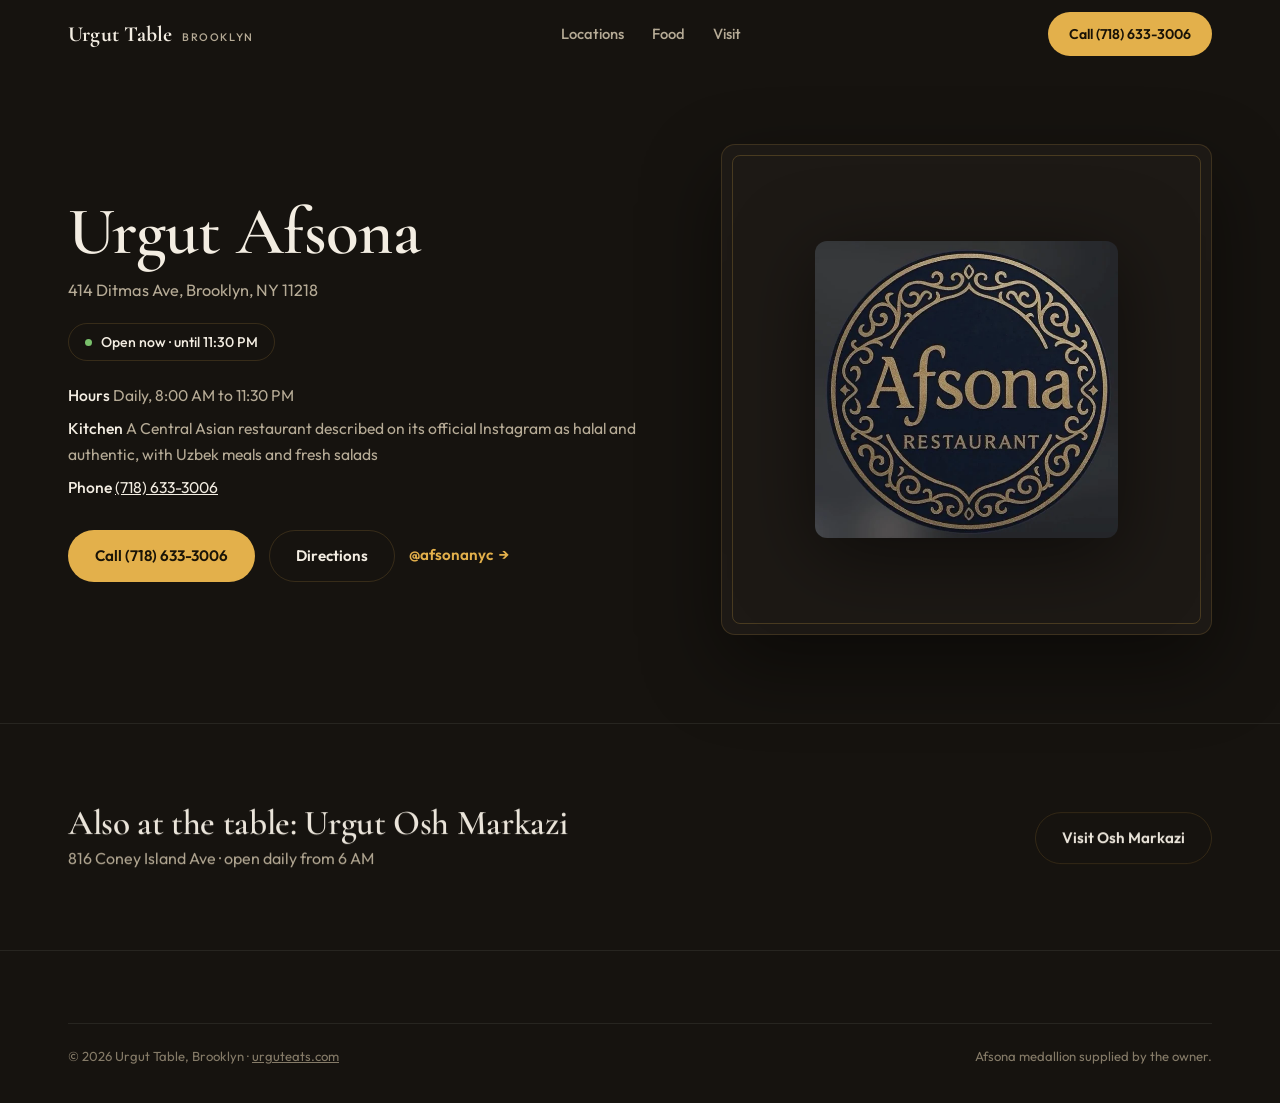
==== commit cca41133: "Restore three-restaurant URGUT TABLE (photo-first + Sariq Bola) Owner instruction in chat: the domai" ====
--- a/locations/afsona/index.html
+++ b/locations/afsona/index.html
@@ -19,6 +19,7 @@
     <link rel="preconnect" href="https://fonts.gstatic.com" crossorigin />
     <link href="https://fonts.googleapis.com/css2?family=Cormorant+Garamond:ital,wght@0,600;0,700;1,600&family=Outfit:wght@400;500;600&display=swap" rel="stylesheet" />
     <link rel="stylesheet" href="/assets/site.css" />
+    <script src="https://inkindscript.com/inkind.js" async></script>
     <script type="application/ld+json">
     {
       "@context": "https://schema.org",
@@ -85,13 +86,10 @@
       <section class="crossband">
         <div class="shell crossband__row" data-reveal>
           <div>
-            <h2>Also at the table</h2>
-            <p>Urgut Osh Markazi on Coney Island Ave · Sariq Bola Pizza on Avenue U</p>
+            <h2>Also at the table: Urgut Osh Markazi</h2>
+            <p>816 Coney Island Ave · open daily from 6 AM</p>
           </div>
-          <div style="display: flex; flex-wrap: wrap; gap: 12px;">
-            <a class="btn btn--line" href="/locations/osh-markazi/">Visit Osh Markazi</a>
-            <a class="btn btn--line" href="/locations/sariq-bola/">Visit Sariq Bola</a>
-          </div>
+          <a class="btn btn--line" href="/locations/osh-markazi/">Visit Osh Markazi</a>
         </div>
       </section>
     </main>
--- a/assets/site.css
+++ b/assets/site.css
@@ -291,7 +291,7 @@
   display: flex;
   flex-direction: column;
 }
-.bento__cell .bento__media { flex: 1; overflow: hidden; }
+.bento__cell figure { flex: 1; overflow: hidden; margin: 0; }
 .bento__cell img, .bento__cell video {
   width: 100%;
   height: 100%;
@@ -310,8 +310,8 @@
 .bento__cell--w7 { grid-column: span 7; }
 .bento__cell--w5 { grid-column: span 5; }
 .bento__cell--w6 { grid-column: span 6; }
-.bento__cell--w7 .bento__media, .bento__cell--w6 .bento__media { aspect-ratio: 3 / 2; }
-.bento__cell--w5 .bento__media { aspect-ratio: 1 / 1.04; }
+.bento__cell--w7 figure, .bento__cell--w6 figure { aspect-ratio: 3 / 2; }
+.bento__cell--w5 figure { aspect-ratio: 1 / 1.04; }
 .food__note {
   margin-top: 28px;
   display: flex;
@@ -402,12 +402,9 @@
 .site-foot { border-top: 1px solid var(--line-soft); padding-block: clamp(48px, 7vw, 72px) 36px; }
 .site-foot__grid {
   display: grid;
-  grid-template-columns: 1.1fr 1fr 1fr 1fr;
-  gap: clamp(24px, 3.4vw, 48px);
+  grid-template-columns: 1.2fr 1fr 1fr 1fr;
+  gap: clamp(28px, 4vw, 56px);
   margin-bottom: 44px;
-}
-@media (max-width: 1100px) and (min-width: 961px) {
-  .site-foot__grid { grid-template-columns: 1fr 1fr; }
 }
 .site-foot h4 {
   font-family: var(--font-display);
@@ -436,206 +433,6 @@
   font-size: 0.82rem;
 }
 
-/* ---------- location gate (Sharq-style chooser) ---------- */
-
-.gate {
-  position: fixed;
-  inset: 0;
-  z-index: 80;
-  display: grid;
-  place-items: center;
-  padding: 24px;
-  background:
-    radial-gradient(120% 100% at 50% 0%, rgba(227, 176, 75, 0.07), transparent 55%),
-    rgba(16, 13, 10, 0.94);
-  -webkit-backdrop-filter: blur(10px);
-  backdrop-filter: blur(10px);
-  opacity: 1;
-  transition: opacity 0.45s var(--ease-out);
-}
-.gate[hidden] { display: none; }
-.gate.closing { opacity: 0; pointer-events: none; }
-.gate__inner { max-width: 1060px; width: 100%; text-align: center; }
-.gate__kicker {
-  font-size: 0.78rem;
-  font-weight: 600;
-  letter-spacing: 0.16em;
-  text-transform: uppercase;
-  color: var(--gold);
-  margin-bottom: 14px;
-}
-.gate__title {
-  font-family: var(--font-display);
-  font-size: clamp(2rem, 5vw, 3.4rem);
-  font-weight: 600;
-  margin-bottom: 10px;
-}
-.gate__sub { color: var(--text-dim); margin-bottom: 34px; }
-.gate__choices {
-  display: grid;
-  grid-template-columns: repeat(3, 1fr);
-  gap: 16px;
-  margin-bottom: 26px;
-}
-.gate-card {
-  position: relative;
-  display: flex;
-  flex-direction: column;
-  text-align: left;
-  gap: 4px;
-  padding: 0 0 18px;
-  background: var(--ink-2);
-  border: 1px solid var(--line-soft);
-  border-radius: var(--radius);
-  color: var(--text);
-  font-family: var(--font-body);
-  cursor: pointer;
-  overflow: hidden;
-  transition: transform 0.3s var(--ease-out), border-color 0.3s, box-shadow 0.3s;
-}
-.gate-card:hover, .gate-card:focus-visible {
-  transform: translateY(-4px);
-  border-color: var(--line);
-  box-shadow: 0 24px 60px rgba(0, 0, 0, 0.5);
-}
-.gate-card:active { transform: translateY(-1px) scale(0.99); }
-.gate-card__media {
-  aspect-ratio: 16 / 9;
-  overflow: hidden;
-  margin-bottom: 14px;
-  background: var(--ink-3);
-}
-.gate-card__media img { width: 100%; height: 100%; object-fit: cover; }
-.gate-card__media--mark { display: grid; place-items: center; }
-.gate-card__media--mark img { width: 42%; height: auto; object-fit: contain; border-radius: 8px; }
-.gate-card__body { display: grid; gap: 4px; }
-.gate-card__name {
-  font-family: var(--font-display);
-  font-size: 1.45rem;
-  font-weight: 600;
-  padding-inline: 18px;
-}
-.gate-card__street { color: var(--text-dim); font-size: 0.88rem; padding-inline: 18px; }
-.gate-card .status { margin: 10px 18px 0; }
-.gate-card__line {
-  position: absolute;
-  left: 18px;
-  right: 18px;
-  bottom: 0;
-  height: 2px;
-  background: var(--gold);
-  transform: scaleX(0);
-  transform-origin: left;
-}
-.gate-card.chosen .gate-card__line { transform: scaleX(1); transition: transform 0.5s var(--ease-out); }
-.gate__skip {
-  background: none;
-  border: none;
-  color: var(--text-dim);
-  font-family: var(--font-body);
-  font-size: 0.92rem;
-  cursor: pointer;
-  padding: 10px 16px;
-  border-radius: 999px;
-}
-.gate__skip:hover { color: var(--text); }
-
-.head-chip {
-  display: none;
-  align-items: center;
-  gap: 8px;
-  border: 1px solid var(--line-soft);
-  border-radius: 999px;
-  padding: 9px 16px;
-  background: transparent;
-  color: var(--text-dim);
-  font-family: var(--font-body);
-  font-size: 0.85rem;
-  font-weight: 500;
-  cursor: pointer;
-  transition: border-color 0.2s, color 0.2s;
-}
-.head-chip.on { display: inline-flex; }
-.head-chip:hover { border-color: var(--gold); color: var(--gold); }
-.head-chip svg { flex: none; }
-
-.loc-row.flash .frame, .loc-row.flash .frame--mark {
-  animation: locflash 1.6s var(--ease-out);
-}
-@keyframes locflash {
-  0% { box-shadow: 0 0 0 0 rgba(227, 176, 75, 0.55); }
-  100% { box-shadow: 0 0 0 26px rgba(227, 176, 75, 0); }
-}
-
-/* ---------- wide third location row ---------- */
-
-.loc-row--wide { grid-template-columns: minmax(0, 5fr) minmax(0, 7fr); }
-.media-duo {
-  display: grid;
-  grid-template-columns: 7fr 5fr;
-  gap: 14px;
-  align-items: end;
-}
-.media-duo .frame img, .media-duo .frame video { aspect-ratio: 4 / 3; }
-.media-duo .frame--tile img { aspect-ratio: 1 / 1; object-fit: contain; background: #f6efe2; }
-.media-duo .frame:last-child { margin-bottom: 28px; }
-
-/* ---------- lightbox ---------- */
-
-.lightbox {
-  position: fixed;
-  inset: 0;
-  z-index: 90;
-  display: grid;
-  place-items: center;
-  padding: clamp(16px, 4vw, 48px);
-  background: rgba(12, 10, 8, 0.93);
-  -webkit-backdrop-filter: blur(8px);
-  backdrop-filter: blur(8px);
-}
-.lightbox[hidden] { display: none; }
-.lightbox figure {
-  max-width: min(1040px, 100%);
-  max-height: 100%;
-  display: flex;
-  flex-direction: column;
-  margin: 0;
-}
-.lightbox img, .lightbox video {
-  max-width: 100%;
-  max-height: calc(100dvh - 160px);
-  object-fit: contain;
-  border-radius: var(--radius);
-}
-.lightbox figcaption {
-  padding-top: 14px;
-  color: var(--text-dim);
-  font-size: 0.92rem;
-  text-align: center;
-}
-.lightbox__btn {
-  position: absolute;
-  display: grid;
-  place-items: center;
-  width: 46px;
-  height: 46px;
-  border-radius: 50%;
-  border: 1px solid var(--line-soft);
-  background: rgba(29, 25, 21, 0.8);
-  color: var(--text);
-  cursor: pointer;
-  transition: border-color 0.2s, color 0.2s;
-}
-.lightbox__btn:hover { border-color: var(--gold); color: var(--gold); }
-.lightbox__btn--close { top: 20px; right: 20px; }
-.lightbox__btn--prev { left: 16px; top: 50%; transform: translateY(-50%); }
-.lightbox__btn--next { right: 16px; top: 50%; transform: translateY(-50%); }
-.bento__cell { cursor: zoom-in; }
-
-/* ---------- nav active state ---------- */
-
-.site-head nav a.active { color: var(--gold); }
-
 /* ---------- reveal defaults (JS enhances) ---------- */
 
 [data-reveal] { will-change: transform, opacity; }
@@ -647,43 +444,29 @@
   .hero__grid, .loc-hero__grid { grid-template-columns: 1fr; }
   .hero .frame { justify-self: stretch; max-width: none; }
   .hero { padding-top: 108px; }
-  .loc-row, .loc-row--flip, .loc-row--wide { grid-template-columns: 1fr; }
+  .loc-row, .loc-row--flip { grid-template-columns: 1fr; }
   .loc-row--flip .loc-row__media { order: 0; }
   .site-foot__grid { grid-template-columns: 1fr; }
-  .gate__choices { grid-template-columns: 1fr; gap: 12px; }
-  .gate { overflow-y: auto; align-items: start; }
-  .gate__inner { padding-block: 32px; }
-  .gate-card { flex-direction: row; align-items: center; padding: 12px 14px; gap: 14px; text-align: left; }
-  .gate-card__media { width: 92px; aspect-ratio: 1 / 1; border-radius: 10px; margin-bottom: 0; flex: none; }
-  .gate-card__media--mark img { width: 64%; }
-  .gate-card__body { display: grid; gap: 3px; }
-  .gate-card__name { padding-inline: 0; font-size: 1.2rem; }
-  .gate-card__street { padding-inline: 0; }
-  .gate-card .status { margin: 6px 0 0; }
-  .gate-card__line { left: 14px; right: 14px; }
-  .media-duo { grid-template-columns: 1fr; }
-  .media-duo .frame:last-child { margin-bottom: 0; }
-  .head-chip span { display: none; }
-  .head-chip { padding: 9px 11px; }
 }
 
 @media (max-width: 720px) {
   .bento { grid-template-columns: 1fr 1fr; }
   .bento__cell--w7, .bento__cell--w5 { grid-column: span 2; }
-  .bento__cell--w5 .bento__media { aspect-ratio: 4 / 3; }
+  .bento__cell--w5 figure { aspect-ratio: 4 / 3; }
   .bento__cell--w6 { grid-column: span 1; }
-  .bento__cell--w6 .bento__media { aspect-ratio: 1 / 1.1; }
+  .bento__cell--w6 figure { aspect-ratio: 1 / 1.1; }
   .hero__cta .btn { flex: 1 1 auto; }
-}
-
-@media (max-width: 560px) {
-  .brand small { display: none; }
-  .brand { font-size: 1.2rem; }
-  .site-head__row { gap: 12px; }
-  .btn--small { padding: 9px 14px; font-size: 0.8rem; }
 }
 
 @media (prefers-reduced-motion: reduce) {
   .bento__cell img, .bento__cell video { transition: none; }
   .btn { transition: none; }
 }
+
+/* ---------- Sariq Bola monogram ---------- */
+
+.frame--sb svg {
+  width: min(58%, 260px);
+  height: auto;
+  filter: drop-shadow(0 18px 40px rgba(0, 0, 0, 0.5));
+}
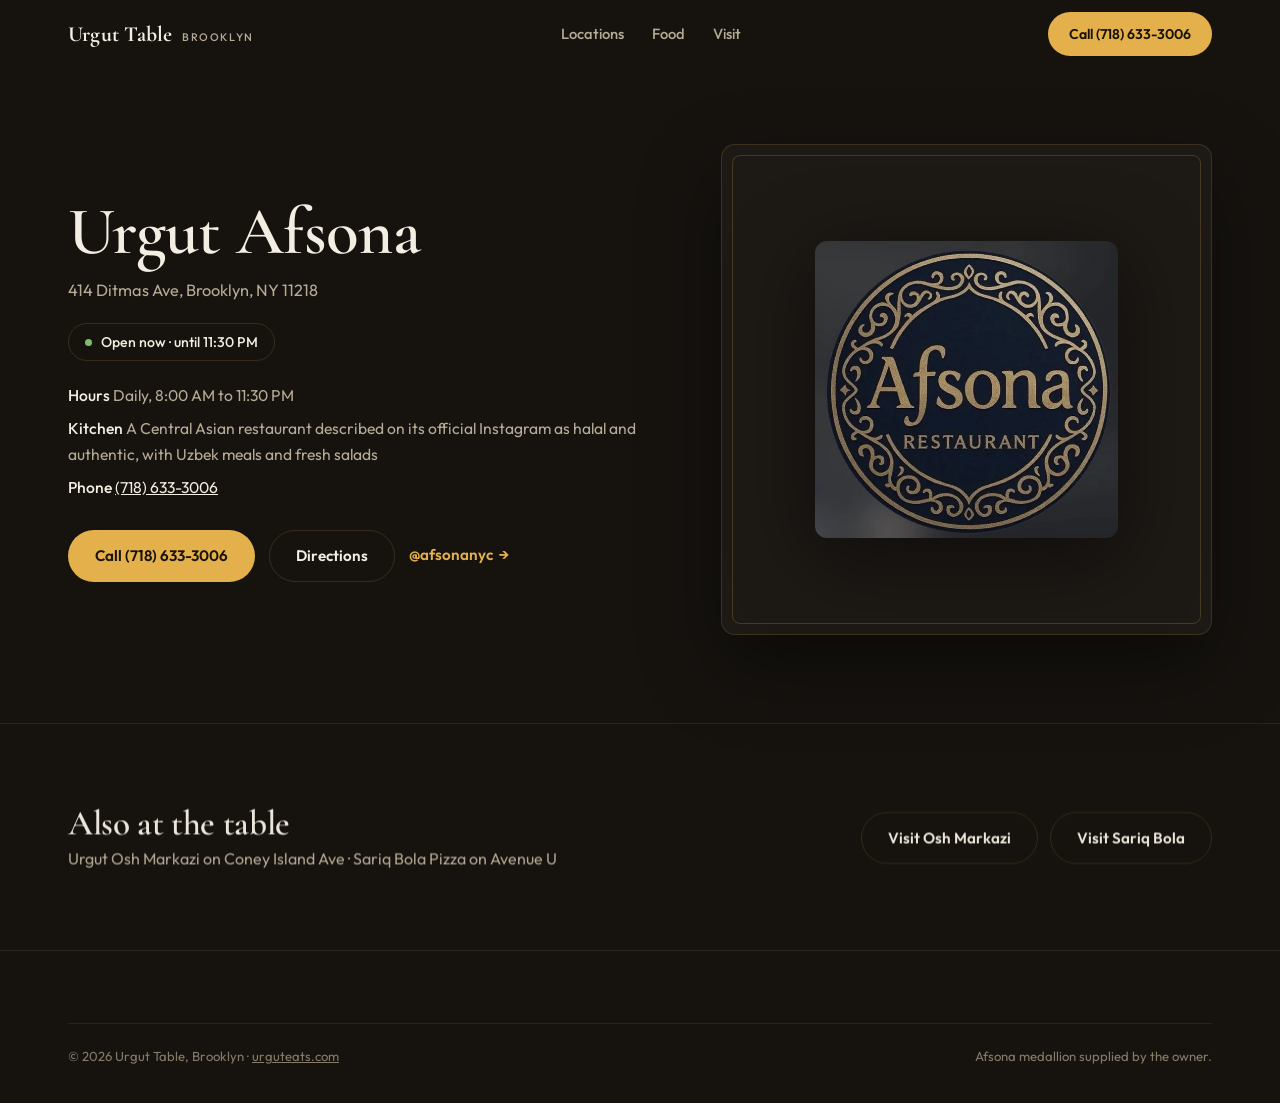
==== commit 293938c9: "Fix: restore official InKind loader on all routes" ====
--- a/locations/afsona/index.html
+++ b/locations/afsona/index.html
@@ -86,10 +86,13 @@
       <section class="crossband">
         <div class="shell crossband__row" data-reveal>
           <div>
-            <h2>Also at the table: Urgut Osh Markazi</h2>
-            <p>816 Coney Island Ave · open daily from 6 AM</p>
+            <h2>Also at the table</h2>
+            <p>Urgut Osh Markazi on Coney Island Ave · Sariq Bola Pizza on Avenue U</p>
           </div>
-          <a class="btn btn--line" href="/locations/osh-markazi/">Visit Osh Markazi</a>
+          <div style="display: flex; flex-wrap: wrap; gap: 12px;">
+            <a class="btn btn--line" href="/locations/osh-markazi/">Visit Osh Markazi</a>
+            <a class="btn btn--line" href="/locations/sariq-bola/">Visit Sariq Bola</a>
+          </div>
         </div>
       </section>
     </main>
